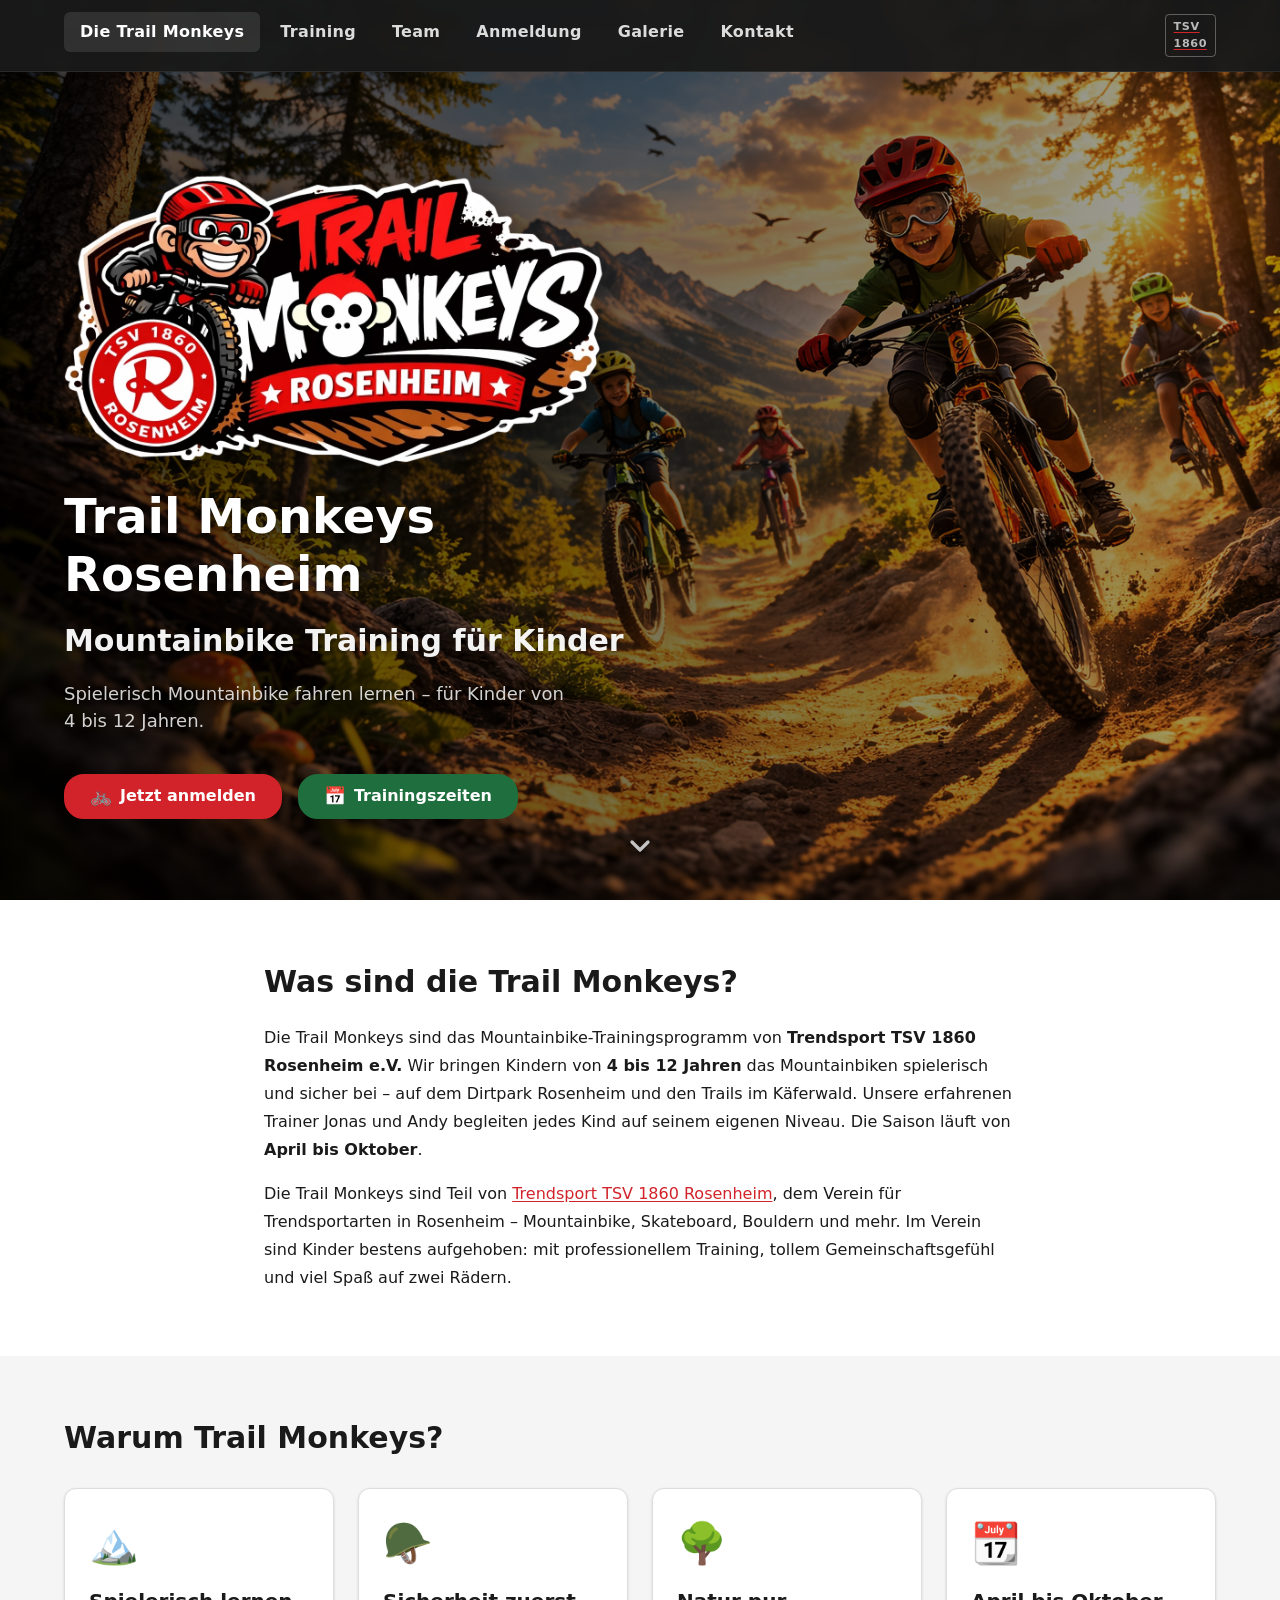
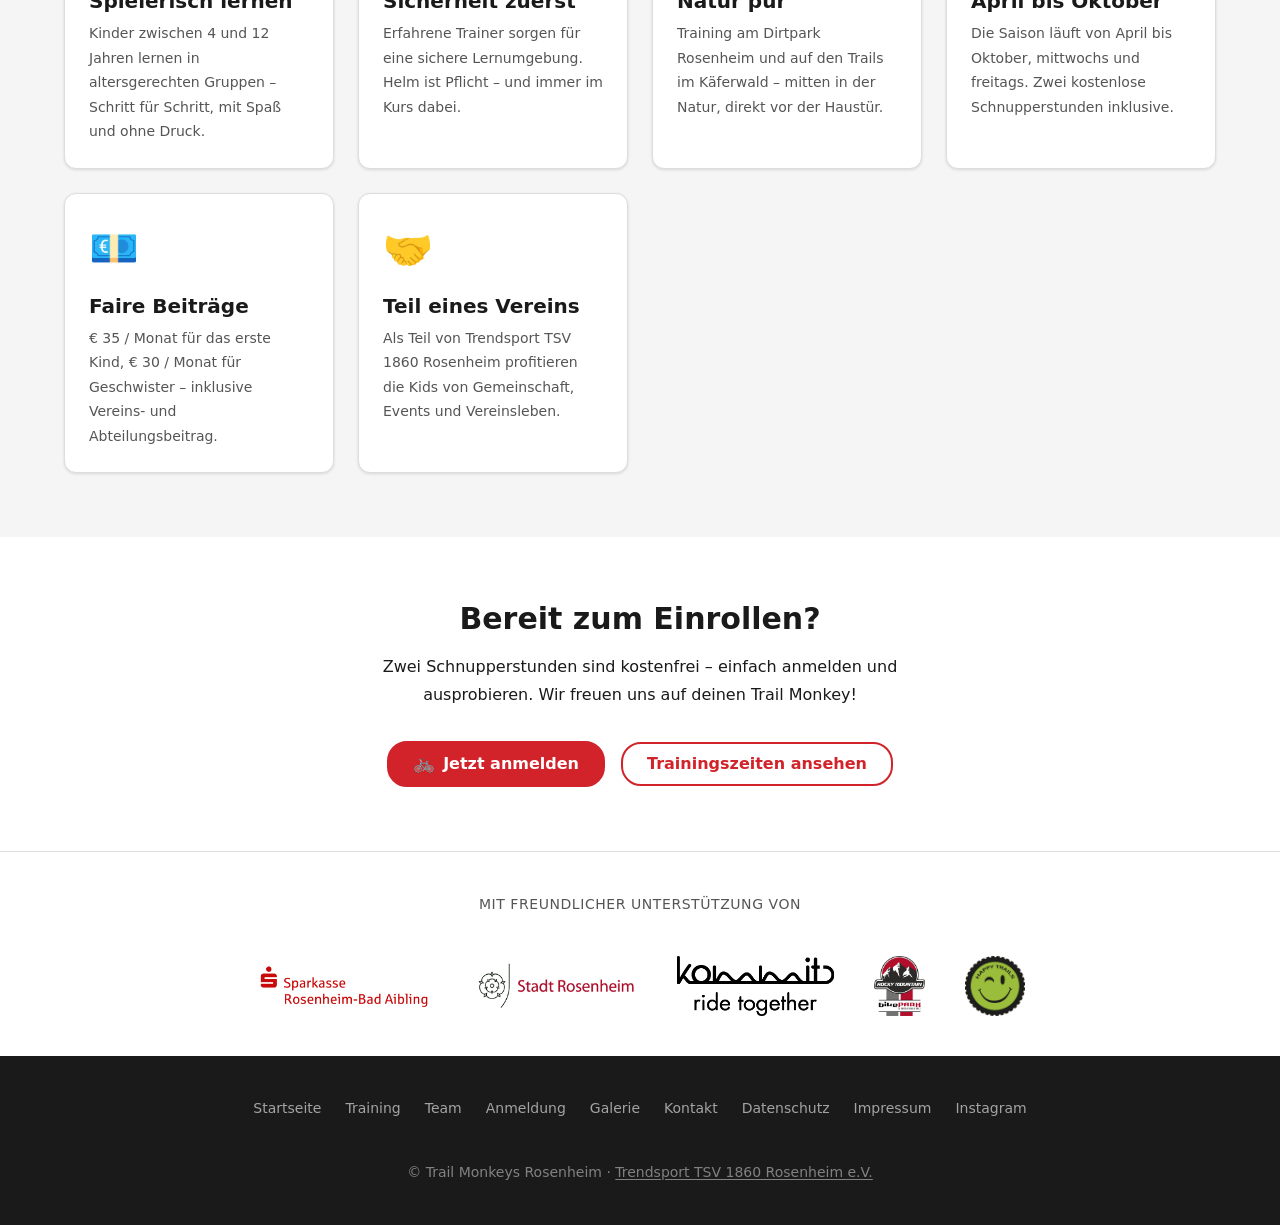
==== index.html @ bec4239a "Add trainer photos, update team page, real training times and form - Team page: add group photo, rep" ====
<!DOCTYPE html>
<html lang="de">
<head>
  <meta charset="UTF-8">
  <meta name="viewport" content="width=device-width, initial-scale=1.0">
  <title>Trail Monkeys Rosenheim – Mountainbike Training für Kinder</title>
  <meta name="description" content="Spielerisch Mountainbike fahren lernen – für Kinder von 4 bis 12 Jahren. Trail Monkeys Rosenheim beim TSV 1860 Rosenheim.">
  <meta name="robots" content="index, follow">

  <!-- Open Graph -->
  <meta property="og:type" content="website">
  <meta property="og:title" content="Trail Monkeys Rosenheim – Mountainbike Training für Kinder">
  <meta property="og:description" content="Spielerisch Mountainbike fahren lernen – für Kinder von 4 bis 12 Jahren.">
  <meta property="og:locale" content="de_DE">

  <!-- Styles (loaded in dependency order) -->
  <link rel="stylesheet" href="assets/css/design-tokens.css">
  <link rel="stylesheet" href="assets/css/base.css">
  <link rel="stylesheet" href="assets/css/layout.css">
  <link rel="stylesheet" href="assets/css/components.css">

  <!-- Structured data (JSON-LD) -->
  <script type="application/ld+json">
  {
    "@context": "https://schema.org",
    "@type": "SportsOrganization",
    "name": "Trail Monkeys Rosenheim",
    "description": "Mountainbike Training für Kinder von 4 bis 12 Jahren in Rosenheim",
    "url": "https://trail-monkeys-rosenheim.de",
    "logo": "assets/img/trail-monkeys-logo-transparent.webp",
    "sameAs": ["https://www.instagram.com/trailmonkeys.rosenheim"],
    "parentOrganization": {
      "@type": "SportsOrganization",
      "name": "Trendsport TSV 1860 Rosenheim e.V.",
      "telephone": "+498031 12639",
      "address": {
        "@type": "PostalAddress",
        "streetAddress": "Jahnstraße 25",
        "addressLocality": "Rosenheim",
        "postalCode": "83022",
        "addressCountry": "DE"
      }
    },
    "location": {
      "@type": "Place",
      "name": "Dirtpark Rosenheim",
      "address": {
        "@type": "PostalAddress",
        "streetAddress": "Lortzingstraße 15",
        "addressLocality": "Rosenheim",
        "postalCode": "83024",
        "addressCountry": "DE"
      }
    }
  }
  </script>
</head>
<body>

  <!-- Skip navigation link for screen readers -->
  <a class="skip-link" href="#main-content">Zum Hauptinhalt springen</a>

  <!-- Hamburger toggle (CSS-only, must precede header) -->
  <input type="checkbox" id="nav-toggle" aria-hidden="true">

  <!-- ====== HEADER / NAV ====== -->
  <header class="site-header" role="banner">
    <nav class="nav-inner" aria-label="Hauptnavigation">
      <ul class="nav-links" role="list">
        <li><a href="index.html" aria-current="page">Die Trail Monkeys</a></li>
        <li><a href="pages/training.html">Training</a></li>
        <li><a href="pages/team.html">Team</a></li>
        <li><a href="pages/anmeldung.html">Anmeldung</a></li>
        <li><a href="pages/galerie.html">Galerie</a></li>
        <li><a href="pages/kontakt.html">Kontakt</a></li>
      </ul>

      <!-- TSV logo badge -->
      <a class="nav-tsv-badge" href="https://tsv1860rosenheim.de/" target="_blank" rel="noopener"
         aria-label="TSV 1860 Rosenheim e.V. (öffnet in neuem Tab)">
        <span style="color: rgba(255,255,255,0.7); font-size: 0.7rem; font-weight: 700; letter-spacing: 0.05em; border: 1px solid rgba(255,255,255,0.3); padding: 4px 8px; border-radius: 4px;">TSV<br>1860</span>
      </a>

      <!-- Mobile hamburger button -->
      <label class="nav-toggle-label" for="nav-toggle" aria-label="Menü öffnen/schließen">
        <span></span>
        <span></span>
        <span></span>
      </label>
    </nav>
  </header>

  <!-- ====== HERO ====== -->
  <section class="hero" aria-label="Willkommen bei den Trail Monkeys">

    <div class="hero-bg" aria-hidden="true">
      <img src="assets/img/hero.png" alt="">
    </div>

    <div class="hero-content">
      <div class="hero-logo">
        <img src="assets/img/trail-monkeys-logo-transparent.webp"
             alt="Trail Monkeys Rosenheim"
             width="400" height="400">
      </div>
      <h1>Trail Monkeys Rosenheim</h1>
      <p class="hero-subtitle">Mountainbike Training für Kinder</p>
      <p class="hero-tagline">Spielerisch Mountainbike fahren lernen – für Kinder von 4 bis 12 Jahren.</p>

      <div class="hero-ctas">
        <a href="pages/anmeldung.html" class="btn btn-primary">
          <span class="btn-icon" aria-hidden="true">🚲</span>
          Jetzt anmelden
        </a>
        <a href="pages/training.html" class="btn btn-secondary">
          <span class="btn-icon" aria-hidden="true">📅</span>
          Trainingszeiten
        </a>
      </div>
    </div>

    <!-- Scroll indicator -->
    <a class="scroll-indicator" href="#main-content" aria-label="Nach unten scrollen">
      <svg xmlns="http://www.w3.org/2000/svg" viewBox="0 0 24 24" fill="none"
           stroke="currentColor" stroke-width="2.5" stroke-linecap="round" stroke-linejoin="round"
           aria-hidden="true">
        <polyline points="6 9 12 15 18 9"/>
      </svg>
    </a>

  </section>

  <!-- ====== MAIN ====== -->
  <main id="main-content">

    <!-- Was sind die Trail Monkeys? -->
    <section class="section section-intro" aria-labelledby="intro-heading">
      <div class="container">
        <h2 id="intro-heading">Was sind die Trail Monkeys?</h2>

        <p>
          Die Trail Monkeys sind das Mountainbike-Trainingsprogramm von
          <strong>Trendsport TSV 1860 Rosenheim e.V.</strong> Wir bringen Kindern von
          <strong>4 bis 12 Jahren</strong> das Mountainbiken spielerisch und sicher bei –
          auf dem Dirtpark Rosenheim und den Trails im Käferwald. Unsere erfahrenen Trainer
          Jonas und Andy begleiten jedes Kind auf seinem eigenen Niveau.
          Die Saison läuft von <strong>April bis Oktober</strong>.
        </p>

        <p>
          Die Trail Monkeys sind Teil von <a href="https://www.trendsport-rosenheim.de" target="_blank" rel="noopener">Trendsport TSV 1860 Rosenheim</a>,
          dem Verein für Trendsportarten in Rosenheim – Mountainbike, Skateboard, Bouldern und mehr.
          Im Verein sind Kinder bestens aufgehoben: mit professionellem Training, tollem
          Gemeinschaftsgefühl und viel Spaß auf zwei Rädern.
        </p>
      </div>
    </section>

    <!-- Feature highlights -->
    <section class="section section--alt" aria-labelledby="highlights-heading">
      <div class="container">
        <h2 id="highlights-heading">Warum Trail Monkeys?</h2>

        <div class="cards-grid">
          <article class="card">
            <div class="card-icon" aria-hidden="true">🏔️</div>
            <h3>Spielerisch lernen</h3>
            <p>Kinder zwischen 4 und 12 Jahren lernen in altersgerechten Gruppen – Schritt für Schritt, mit Spaß und ohne Druck.</p>
          </article>

          <article class="card">
            <div class="card-icon" aria-hidden="true">🪖</div>
            <h3>Sicherheit zuerst</h3>
            <p>Erfahrene Trainer sorgen für eine sichere Lernumgebung. Helm ist Pflicht – und immer im Kurs dabei.</p>
          </article>

          <article class="card">
            <div class="card-icon" aria-hidden="true">🌳</div>
            <h3>Natur pur</h3>
            <p>Training am Dirtpark Rosenheim und auf den Trails im Käferwald – mitten in der Natur, direkt vor der Haustür.</p>
          </article>

          <article class="card">
            <div class="card-icon" aria-hidden="true">📆</div>
            <h3>April bis Oktober</h3>
            <p>Die Saison läuft von April bis Oktober, mittwochs und freitags. Zwei kostenlose Schnupperstunden inklusive.</p>
          </article>

          <article class="card">
            <div class="card-icon" aria-hidden="true">💶</div>
            <h3>Faire Beiträge</h3>
            <p>€ 35 / Monat für das erste Kind, € 30 / Monat für Geschwister – inklusive Vereins- und Abteilungsbeitrag.</p>
          </article>

          <article class="card">
            <div class="card-icon" aria-hidden="true">🤝</div>
            <h3>Teil eines Vereins</h3>
            <p>Als Teil von Trendsport TSV 1860 Rosenheim profitieren die Kids von Gemeinschaft, Events und Vereinsleben.</p>
          </article>
        </div>
      </div>
    </section>

    <!-- CTA banner -->
    <section class="section" aria-label="Anmeldung">
      <div class="container" style="text-align: center;">
        <h2>Bereit zum Einrollen?</h2>
        <p style="max-width: 560px; margin: var(--space-4) auto var(--space-8);">
          Zwei Schnupperstunden sind kostenfrei – einfach anmelden und ausprobieren.
          Wir freuen uns auf deinen Trail Monkey!
        </p>
        <div class="hero-ctas" style="justify-content: center;">
          <a href="pages/anmeldung.html" class="btn btn-primary">
            <span class="btn-icon" aria-hidden="true">🚲</span>
            Jetzt anmelden
          </a>
          <a href="pages/training.html" class="btn btn-outline">
            Trainingszeiten ansehen
          </a>
        </div>
      </div>
    </section>

  </main>

  <!-- ====== SUPPORTERS BAR ====== -->
  <section class="supporters-bar" aria-label="Unsere Unterstützer">
    <div class="container">
      <p class="supporters-label">Mit freundlicher Unterstützung von</p>
      <div class="supporters-grid">
        <a class="supporter-item" href="https://www.sparkasse-ros.de" target="_blank" rel="noopener"
           aria-label="Sparkasse Rosenheim-Bad Aibling">
          <img src="assets/img/sparkasse.png" alt="Sparkasse Rosenheim-Bad Aibling">
        </a>
        <a class="supporter-item" href="https://www.rosenheim.de" target="_blank" rel="noopener"
           aria-label="Stadt Rosenheim">
          <img src="assets/img/stadt-rosenheim.png" alt="Stadt Rosenheim">
        </a>
        <a class="supporter-item" href="https://www.kommit.bike" target="_blank" rel="noopener"
           aria-label="Kommit – ride together">
          <img src="assets/img/kommit.png" alt="Kommit – ride together">
        </a>
        <a class="supporter-item" href="https://www.bikepark-samerberg.de" target="_blank" rel="noopener"
           aria-label="Bikepark Samerberg">
          <img src="assets/img/bikepark-samerberg.jpg" alt="Bikepark Samerberg">
        </a>
        <a class="supporter-item" href="#" target="_blank" rel="noopener"
           aria-label="Happy Trails">
          <img src="assets/img/happy-trails.png" alt="Happy Trails">
        </a>
      </div>
    </div>
  </section>

  <!-- ====== FOOTER ====== -->
  <footer class="site-footer" role="contentinfo">
    <div class="container">
      <nav aria-label="Footer Navigation">
        <ul class="footer-links">
          <li><a href="index.html">Startseite</a></li>
          <li><a href="pages/training.html">Training</a></li>
          <li><a href="pages/team.html">Team</a></li>
          <li><a href="pages/anmeldung.html">Anmeldung</a></li>
          <li><a href="pages/galerie.html">Galerie</a></li>
          <li><a href="pages/kontakt.html">Kontakt</a></li>
          <li><a href="#" title="TODO: Datenschutzerklärung einfügen">Datenschutz</a></li>
          <li><a href="#" title="TODO: Impressum einfügen">Impressum</a></li>
          <li>
            <a href="https://www.instagram.com/trailmonkeys.rosenheim"
               target="_blank" rel="noopener"
               aria-label="Instagram @trailmonkeys.rosenheim (öffnet in neuem Tab)">
              Instagram
            </a>
          </li>
        </ul>
      </nav>
      <p class="footer-copy">
        &copy; Trail Monkeys Rosenheim &middot;
        <a href="https://www.trendsport-rosenheim.de" target="_blank" rel="noopener"
           style="color: rgba(255,255,255,0.45);">Trendsport TSV 1860 Rosenheim e.V.</a>
      </p>
    </div>
  </footer>

</body>
</html>
---- assets/css/design-tokens.css ----
/* ============================================================
   design-tokens.css — Trail Monkeys Rosenheim
   Central design tokens. Import this file first.
   ============================================================ */

:root {
  /* --- Colors --- */
  --color-primary:        #D2232A;          /* TSV red — primary CTAs */
  --color-primary-hover:  #b01e22;
  --color-secondary:      #1F6F3E;          /* trail green — secondary CTAs */
  --color-secondary-hover:#175e33;
  --color-dark:           #1a1a1a;          /* nav, overlays */
  --color-dark-mid:       #2c2c2c;
  --color-light:          #f5f5f5;
  --color-white:          #ffffff;
  --color-text:           #1a1a1a;
  --color-text-muted:     #555555;
  --color-border:         #dddddd;
  --color-overlay:        rgba(0, 0, 0, 0.50); /* hero dark overlay */
  --color-hero-fallback:  #1a1a1a;          /* shown if hero image missing */

  /* --- Typography --- */
  /* TODO: replace system stack with licensed woff2 files in /assets/fonts/
     and update @font-face declarations in base.css */
  --font-heading: system-ui, -apple-system, 'Segoe UI', Arial, sans-serif;
  --font-body:    system-ui, -apple-system, 'Segoe UI', Arial, sans-serif;
  --font-mono:    'Menlo', 'Consolas', monospace;

  --text-xs:   0.75rem;
  --text-sm:   0.875rem;
  --text-base: 1rem;
  --text-lg:   1.125rem;
  --text-xl:   1.25rem;
  --text-2xl:  1.5rem;
  --text-3xl:  1.875rem;
  --text-4xl:  2.25rem;
  --text-5xl:  3rem;

  --fw-normal: 400;
  --fw-medium: 500;
  --fw-bold:   700;
  --fw-black:  900;

  --leading-tight:  1.2;
  --leading-normal: 1.5;
  --leading-loose:  1.75;

  /* --- Spacing --- */
  --space-1:  0.25rem;
  --space-2:  0.5rem;
  --space-3:  0.75rem;
  --space-4:  1rem;
  --space-5:  1.25rem;
  --space-6:  1.5rem;
  --space-8:  2rem;
  --space-10: 2.5rem;
  --space-12: 3rem;
  --space-16: 4rem;
  --space-20: 5rem;
  --space-24: 6rem;

  /* --- Layout --- */
  --max-width:       1200px;
  --nav-height:      72px;
  --section-padding: var(--space-16) var(--space-6);

  /* --- Borders --- */
  --radius-sm: 4px;
  --radius:    6px;
  --radius-lg: 12px;
  --radius-xl: 20px;

  /* --- Shadows --- */
  --shadow-sm: 0 1px 3px rgba(0,0,0,0.12);
  --shadow:    0 2px 8px rgba(0,0,0,0.15);
  --shadow-lg: 0 8px 24px rgba(0,0,0,0.18);

  /* --- Transitions --- */
  --transition: 150ms ease;
  --transition-slow: 300ms ease;
}
---- assets/css/base.css ----
/* ============================================================
   base.css — Trail Monkeys Rosenheim
   Reset, typography defaults, global element styles.
   ============================================================ */

/* --- Box model reset --- */
*, *::before, *::after {
  box-sizing: border-box;
  margin: 0;
  padding: 0;
}

/* --- Document --- */
html {
  font-size: 16px;
  scroll-behavior: smooth;
  -webkit-text-size-adjust: 100%;
}

body {
  font-family: var(--font-body);
  font-size: var(--text-base);
  font-weight: var(--fw-normal);
  line-height: var(--leading-normal);
  color: var(--color-text);
  background-color: var(--color-white);
  min-height: 100vh;
}

/* --- Skip link (accessibility) --- */
.skip-link {
  position: absolute;
  top: -100%;
  left: var(--space-4);
  background: var(--color-primary);
  color: var(--color-white);
  padding: var(--space-2) var(--space-4);
  border-radius: var(--radius);
  font-weight: var(--fw-bold);
  z-index: 9999;
  text-decoration: none;
  transition: top var(--transition);
}
.skip-link:focus {
  top: var(--space-2);
}

/* --- Headings --- */
h1, h2, h3, h4, h5, h6 {
  font-family: var(--font-heading);
  font-weight: var(--fw-bold);
  line-height: var(--leading-tight);
  color: var(--color-text);
}

h1 { font-size: var(--text-4xl); }
h2 { font-size: var(--text-3xl); }
h3 { font-size: var(--text-2xl); }
h4 { font-size: var(--text-xl); }
h5 { font-size: var(--text-lg); }
h6 { font-size: var(--text-base); }

/* --- Body text --- */
p {
  margin-bottom: var(--space-4);
  line-height: var(--leading-loose);
  color: var(--color-text);
}
p:last-child { margin-bottom: 0; }

/* --- Links --- */
a {
  color: var(--color-primary);
  text-decoration: underline;
  text-underline-offset: 2px;
  transition: color var(--transition);
}
a:hover { color: var(--color-primary-hover); }
a:focus-visible {
  outline: 3px solid var(--color-primary);
  outline-offset: 2px;
  border-radius: var(--radius-sm);
}

/* --- Lists --- */
ul, ol {
  padding-left: var(--space-6);
  margin-bottom: var(--space-4);
}
li { margin-bottom: var(--space-2); }

/* --- Images --- */
img, picture, video, canvas, svg {
  display: block;
  max-width: 100%;
}

/* --- Form elements --- */
input, button, textarea, select {
  font: inherit;
}

/* --- Tables --- */
table {
  border-collapse: collapse;
  width: 100%;
}

/* --- Horizontal rule --- */
hr {
  border: none;
  border-top: 1px solid var(--color-border);
  margin: var(--space-8) 0;
}

/* --- Focus ring (global, accessible) --- */
:focus-visible {
  outline: 3px solid var(--color-primary);
  outline-offset: 2px;
}

/* --- Utility: visually hidden (screen-reader only) --- */
.sr-only {
  position: absolute;
  width: 1px;
  height: 1px;
  padding: 0;
  margin: -1px;
  overflow: hidden;
  clip: rect(0, 0, 0, 0);
  white-space: nowrap;
  border: 0;
}

/* --- Responsive images --- */
.img-responsive {
  width: 100%;
  height: auto;
  object-fit: cover;
}

/* --- Section spacing --- */
.section {
  padding: var(--space-16) var(--space-6);
}
.section--alt {
  background-color: var(--color-light);
}

/* --- Container --- */
.container {
  max-width: var(--max-width);
  margin: 0 auto;
  padding: 0 var(--space-6);
}

/* ---- RESPONSIVE GLOBALS ---- */

/* Scale down section padding and headings on smaller screens */
@media (max-width: 768px) {
  .section {
    padding: var(--space-10) var(--space-4);
  }

  h1 { font-size: var(--text-3xl); }
  h2 { font-size: var(--text-2xl); }
  h3 { font-size: var(--text-xl); }

  .container {
    padding: 0 var(--space-4);
  }
}

@media (max-width: 480px) {
  .section {
    padding: var(--space-8) var(--space-4);
  }

  h1 { font-size: var(--text-2xl); }
  h2 { font-size: var(--text-xl); }
  h3 { font-size: var(--text-lg); }

  .container {
    padding: 0 var(--space-3);
  }
}
---- assets/css/layout.css ----
/* ============================================================
   layout.css — Trail Monkeys Rosenheim
   Header, nav, hero, main, footer, page grid.
   ============================================================ */

/* ---- HEADER / NAV ---- */

.site-header {
  position: fixed;
  top: 0;
  left: 0;
  right: 0;
  z-index: 100;
  height: var(--nav-height);
  background-color: rgba(26, 26, 26, 0.96);
  backdrop-filter: blur(6px);
  -webkit-backdrop-filter: blur(6px);
  border-bottom: 1px solid rgba(255,255,255,0.08);
}

@media (max-width: 768px) {
  :root { --nav-height: 80px; }
}

.nav-inner {
  max-width: var(--max-width);
  margin: 0 auto;
  padding: 0 var(--space-6);
  height: 100%;
  display: flex;
  align-items: center;
  justify-content: space-between;
  gap: var(--space-6);
}

/* Nav logo */
.nav-logo {
  display: flex;
  align-items: center;
  text-decoration: none;
  flex-shrink: 0;
}
.nav-logo img {
  height: 48px;
  width: auto;
}

/* Nav links */
.nav-links {
  display: flex;
  align-items: center;
  gap: var(--space-1);
  list-style: none;
  padding: 0;
  margin: 0;
}
.nav-links a {
  display: block;
  padding: var(--space-2) var(--space-4);
  color: rgba(255,255,255,0.85);
  text-decoration: none;
  font-size: var(--text-base);
  font-weight: var(--fw-bold);
  letter-spacing: 0.02em;
  border-radius: var(--radius);
  transition: color var(--transition), background-color var(--transition);
  white-space: nowrap;
}
.nav-links a:hover,
.nav-links a[aria-current="page"] {
  color: var(--color-white);
  background-color: rgba(255,255,255,0.1);
}
.nav-links a:focus-visible {
  outline: 2px solid var(--color-primary);
  outline-offset: 2px;
}

/* TSV badge */
.nav-tsv-badge {
  flex-shrink: 0;
  display: flex;
  align-items: center;
}
.nav-tsv-badge img {
  height: 40px;
  width: auto;
  opacity: 0.9;
}

/* --- Hamburger (CSS-only, no JS) --- */
.nav-toggle-label {
  display: none;
  cursor: pointer;
  flex-direction: column;
  gap: 5px;
  padding: var(--space-2);
}
.nav-toggle-label span {
  display: block;
  width: 24px;
  height: 2px;
  background-color: var(--color-white);
  border-radius: 2px;
  transition: transform var(--transition), opacity var(--transition);
}

#nav-toggle {
  display: none; /* hidden checkbox */
}

/* Mobile nav */
@media (max-width: 768px) {
  .nav-toggle-label {
    display: flex;
    order: 3;
  }

  .nav-links {
    display: none;
    position: absolute;
    top: var(--nav-height);
    left: 0;
    right: 0;
    flex-direction: column;
    align-items: stretch;
    background-color: rgba(26,26,26,0.98);
    padding: var(--space-4);
    gap: var(--space-1);
    border-bottom: 1px solid rgba(255,255,255,0.1);
  }
  #nav-toggle:checked ~ .site-header .nav-links {
    display: flex;
  }

  /* Animate hamburger to X when open */
  #nav-toggle:checked ~ .site-header .nav-toggle-label span:nth-child(1) {
    transform: translateY(7px) rotate(45deg);
  }
  #nav-toggle:checked ~ .site-header .nav-toggle-label span:nth-child(2) {
    opacity: 0;
  }
  #nav-toggle:checked ~ .site-header .nav-toggle-label span:nth-child(3) {
    transform: translateY(-7px) rotate(-45deg);
  }

  .nav-logo img { height: 40px; }
}


/* ---- HERO ---- */

.hero {
  position: relative;
  min-height: 100vh;
  min-height: 100dvh;
  display: flex;
  align-items: flex-start;
  background-color: var(--color-hero-fallback);
  overflow: hidden;
}

/* Hero background image via <picture> */
.hero-bg {
  position: absolute;
  inset: 0;
  z-index: 0;
}
.hero-bg img {
  width: 100%;
  height: 100%;
  object-fit: cover;
  object-position: center top;
}

/* Dark overlay — gradient darker on left where text lives */
.hero::after {
  content: '';
  position: absolute;
  inset: 0;
  background: linear-gradient(
    to right,
    rgba(0,0,0,0.72) 0%,
    rgba(0,0,0,0.55) 45%,
    rgba(0,0,0,0.35) 100%
  );
  z-index: 1;
}

.hero-content {
  position: relative;
  z-index: 2;
  max-width: var(--max-width);
  width: 100%;
  margin: 0 auto;
  padding: calc(var(--nav-height) + 100px) var(--space-6) var(--space-16);
}

.hero-logo {
  margin-bottom: var(--space-4);
}
.hero-logo img {
  height: 300px;
  width: auto;
  filter: drop-shadow(0 4px 20px rgba(0,0,0,0.6));
}

.hero h1 {
  font-size: clamp(var(--text-3xl), 5vw, var(--text-5xl));
  font-weight: var(--fw-black);
  color: var(--color-white);
  text-shadow: 0 2px 8px rgba(0,0,0,0.6);
  margin-bottom: var(--space-3);
  max-width: 680px;
}

.hero-subtitle {
  font-size: clamp(var(--text-xl), 2.5vw, var(--text-3xl));
  font-weight: var(--fw-bold);
  color: rgba(255,255,255,0.95);
  text-shadow: 0 2px 6px rgba(0,0,0,0.5);
  margin-bottom: var(--space-3);
  max-width: 580px;
}

.hero-tagline {
  font-size: clamp(var(--text-base), 1.5vw, var(--text-lg));
  color: rgba(255,255,255,0.82);
  text-shadow: 0 1px 4px rgba(0,0,0,0.5);
  margin-bottom: var(--space-10);
  max-width: 500px;
  line-height: var(--leading-normal);
}

.hero-ctas {
  display: flex;
  flex-wrap: wrap;
  gap: var(--space-4);
  align-items: center;
}

/* Scroll indicator */
.scroll-indicator {
  position: absolute;
  bottom: var(--space-8);
  left: 50%;
  transform: translateX(-50%);
  z-index: 3;
  display: flex;
  align-items: center;
  justify-content: center;
  width: 44px;
  height: 44px;
  color: rgba(255,255,255,0.75);
  text-decoration: none;
  animation: scroll-bounce 2s ease-in-out infinite;
  transition: color var(--transition);
}
.scroll-indicator:hover {
  color: var(--color-white);
}
.scroll-indicator svg {
  width: 32px;
  height: 32px;
}
@keyframes scroll-bounce {
  0%, 100% { transform: translateX(-50%) translateY(0); }
  50%       { transform: translateX(-50%) translateY(8px); }
}

@media (max-width: 480px) {
  .hero-logo img { height: 200px; }
  .hero-ctas { flex-direction: column; align-items: flex-start; }
}


/* ---- MAIN CONTENT ---- */

main {
  padding-top: 0; /* hero is full viewport, main starts after */
}

/* Page hero (non-index pages) */
.page-hero {
  padding: calc(var(--nav-height) + var(--space-12)) var(--space-6) var(--space-10);
  background: linear-gradient(135deg, var(--color-dark) 0%, var(--color-dark-mid) 100%);
  color: var(--color-white);
  text-align: center;
}
.page-hero h1 {
  color: var(--color-white);
  font-size: clamp(var(--text-2xl), 4vw, var(--text-4xl));
}
.page-hero p {
  color: rgba(255,255,255,0.8);
  max-width: 600px;
  margin: var(--space-3) auto 0;
  font-size: clamp(var(--text-sm), 2vw, var(--text-base));
}

@media (max-width: 480px) {
  .page-hero {
    padding: calc(var(--nav-height) + var(--space-8)) var(--space-4) var(--space-8);
  }
}


/* ---- SECTIONS ---- */

.section-intro {
  padding: var(--space-16) var(--space-6);
}
.section-intro .container {
  max-width: 800px;
}
.section-intro h2 {
  margin-bottom: var(--space-6);
  font-size: clamp(var(--text-2xl), 3vw, var(--text-3xl));
}

/* Feature cards grid */
.cards-grid {
  display: grid;
  grid-template-columns: repeat(auto-fit, minmax(min(260px, 100%), 1fr));
  gap: var(--space-6);
  margin-top: var(--space-8);
}

/* Info columns (training groups) */
.info-cols {
  display: grid;
  grid-template-columns: repeat(auto-fit, minmax(min(280px, 100%), 1fr));
  gap: var(--space-8);
  margin-top: var(--space-8);
}


/* ---- SUPPORTERS BAR ---- */

.supporters-bar {
  background-color: var(--color-white);
  border-top: 1px solid var(--color-border);
  padding: var(--space-10) var(--space-6);
  text-align: center;
}
.supporters-bar .container {
  display: flex;
  flex-direction: column;
  align-items: center;
  gap: var(--space-6);
}
.supporters-label {
  font-size: var(--text-sm);
  font-weight: var(--fw-medium);
  color: var(--color-text-muted);
  letter-spacing: 0.04em;
  text-transform: uppercase;
}
.supporters-grid {
  display: flex;
  flex-wrap: wrap;
  justify-content: center;
  align-items: center;
  gap: var(--space-8) var(--space-10);
}
.supporter-item {
  display: flex;
  align-items: center;
  justify-content: center;
  text-decoration: none;
  transition: opacity var(--transition);
}
.supporter-item:hover {
  opacity: 0.75;
}
.supporter-item img {
  /* TODO: replace placeholder spans with real logos once available */
  max-height: 60px;
  max-width: 180px;
  width: auto;
  object-fit: contain;
  filter: grayscale(20%);
  transition: filter var(--transition);
}
.supporter-item:hover img {
  filter: grayscale(0%);
}
/* Text-only placeholder styling (used until real logos are added) */
.supporter-name {
  font-size: var(--text-sm);
  font-weight: var(--fw-bold);
  color: var(--color-text-muted);
  white-space: nowrap;
  padding: var(--space-2) var(--space-4);
  border: 1px solid var(--color-border);
  border-radius: var(--radius);
}

@media (max-width: 600px) {
  .supporters-grid {
    gap: var(--space-5) var(--space-6);
  }
  .supporter-item img {
    max-height: 44px;
    max-width: 140px;
  }
}


/* ---- FOOTER ---- */

.site-footer {
  background-color: var(--color-dark);
  color: rgba(255,255,255,0.7);
  padding: var(--space-10) var(--space-6);
  text-align: center;
}
.site-footer .container {
  display: flex;
  flex-direction: column;
  align-items: center;
  gap: var(--space-4);
}
.footer-links {
  display: flex;
  flex-wrap: wrap;
  justify-content: center;
  gap: var(--space-2) var(--space-6);
  list-style: none;
  padding: 0;
}
.footer-links a {
  color: rgba(255,255,255,0.6);
  text-decoration: none;
  font-size: var(--text-sm);
  transition: color var(--transition);
}
.footer-links a:hover { color: var(--color-white); }
.footer-copy {
  font-size: var(--text-sm);
  color: rgba(255,255,255,0.45);
}
---- assets/css/components.css ----
/* ============================================================
   components.css — Trail Monkeys Rosenheim
   Buttons, cards, training info, lightbox, form, gallery.
   ============================================================ */

/* ---- BUTTONS ---- */

.btn {
  display: inline-flex;
  align-items: center;
  justify-content: center;
  gap: var(--space-2);
  padding: var(--space-3) var(--space-6);
  min-height: 44px; /* touch target */
  border: 2px solid transparent;
  border-radius: var(--radius-xl);
  font-family: var(--font-body);
  font-size: var(--text-base);
  font-weight: var(--fw-bold);
  line-height: 1;
  text-decoration: none;
  cursor: pointer;
  transition: background-color var(--transition), color var(--transition),
              border-color var(--transition), transform var(--transition),
              box-shadow var(--transition);
  white-space: nowrap;
  user-select: none;
  -webkit-tap-highlight-color: transparent;
}

@media (max-width: 480px) {
  .btn {
    width: 100%;
    justify-content: center;
  }
  /* Only expand to full width when inside a flex CTA row */
  .hero-ctas .btn,
  .section .btn:not(.btn-outline + .btn-outline) {
    width: auto;
  }
}

.btn:focus-visible {
  outline: 3px solid var(--color-white);
  outline-offset: 3px;
}

.btn:active {
  transform: translateY(1px);
}

/* Primary: TSV red */
.btn-primary {
  background-color: var(--color-primary);
  color: var(--color-white);
  border-color: var(--color-primary);
}
.btn-primary:hover {
  background-color: var(--color-primary-hover);
  border-color: var(--color-primary-hover);
  color: var(--color-white);
  box-shadow: var(--shadow);
  text-decoration: none;
}

/* Secondary: trail green */
.btn-secondary {
  background-color: var(--color-secondary);
  color: var(--color-white);
  border-color: var(--color-secondary);
}
.btn-secondary:hover {
  background-color: var(--color-secondary-hover);
  border-color: var(--color-secondary-hover);
  color: var(--color-white);
  box-shadow: var(--shadow);
  text-decoration: none;
}

/* Outline variant */
.btn-outline {
  background-color: transparent;
  color: var(--color-primary);
  border-color: var(--color-primary);
}
.btn-outline:hover {
  background-color: var(--color-primary);
  color: var(--color-white);
  text-decoration: none;
}

/* Button icon */
.btn-icon {
  font-size: 1.1em;
  line-height: 1;
}


/* ---- CARDS ---- */

.card {
  background: var(--color-white);
  border: 1px solid var(--color-border);
  border-radius: var(--radius-lg);
  padding: var(--space-6);
  box-shadow: var(--shadow-sm);
  transition: box-shadow var(--transition-slow), transform var(--transition-slow);
}
.card:hover {
  box-shadow: var(--shadow);
  transform: translateY(-2px);
}
.card-icon {
  font-size: 2.5rem;
  margin-bottom: var(--space-4);
}
.card h3 {
  font-size: var(--text-xl);
  margin-bottom: var(--space-2);
  color: var(--color-text);
}
.card p {
  font-size: var(--text-sm);
  color: var(--color-text-muted);
}


/* ---- TRAINING GROUP BLOCKS ---- */

.training-group {
  background: var(--color-white);
  border: 1px solid var(--color-border);
  border-radius: var(--radius-lg);
  overflow: hidden;
  box-shadow: var(--shadow-sm);
}
.training-group-header {
  background: var(--color-dark);
  color: var(--color-white);
  padding: var(--space-5) var(--space-6);
  display: flex;
  align-items: center;
  flex-wrap: wrap;
  gap: var(--space-3);
}
.training-group-header .group-label {
  display: inline-block;
  background: var(--color-primary);
  color: var(--color-white);
  font-size: var(--text-xs);
  font-weight: var(--fw-bold);
  letter-spacing: 0.08em;
  text-transform: uppercase;
  padding: var(--space-1) var(--space-3);
  border-radius: var(--radius-xl);
}
.training-group-header h3 {
  color: var(--color-white);
  font-size: var(--text-xl);
  margin: 0;
}
.training-group-body {
  padding: var(--space-6);
}
.training-detail-row {
  display: flex;
  gap: var(--space-3);
  align-items: flex-start;
  padding: var(--space-3) 0;
  border-bottom: 1px solid var(--color-border);
}
.training-detail-row:last-child { border-bottom: none; }
.training-detail-row .detail-icon {
  font-size: 1.2rem;
  min-width: 1.5rem;
  text-align: center;
  margin-top: 1px;
}
.training-detail-row .detail-label {
  font-size: var(--text-xs);
  font-weight: var(--fw-bold);
  text-transform: uppercase;
  letter-spacing: 0.06em;
  color: var(--color-text-muted);
  display: block;
  margin-bottom: var(--space-1);
}
.training-detail-row .detail-value {
  font-size: var(--text-base);
  color: var(--color-text);
  margin: 0;
}


/* ---- INFO BOX ---- */

.info-box {
  background: var(--color-light);
  border-left: 4px solid var(--color-secondary);
  border-radius: 0 var(--radius) var(--radius) 0;
  padding: var(--space-5) var(--space-6);
  margin: var(--space-6) 0;
}
.info-box h4 {
  font-size: var(--text-base);
  font-weight: var(--fw-bold);
  margin-bottom: var(--space-2);
  color: var(--color-secondary);
}
.info-box p, .info-box li {
  font-size: var(--text-sm);
  color: var(--color-text);
  margin: 0;
}
.info-box ul { margin: var(--space-2) 0 0 var(--space-4); }


/* ---- CONTACT BLOCK ---- */

.contact-block {
  display: flex;
  flex-direction: column;
  gap: var(--space-4);
}
.contact-item {
  display: flex;
  align-items: flex-start;
  gap: var(--space-4);
  padding: var(--space-5);
  background: var(--color-white);
  border: 1px solid var(--color-border);
  border-radius: var(--radius-lg);
  min-width: 0; /* prevent overflow in flex context */
}
.contact-item-text {
  min-width: 0;
  word-break: break-word;
}
.contact-item-icon {
  font-size: 1.5rem;
  min-width: 2rem;
  text-align: center;
}
.contact-item-text strong {
  display: block;
  font-weight: var(--fw-bold);
  margin-bottom: var(--space-1);
}
.contact-item-text p {
  font-size: var(--text-sm);
  color: var(--color-text-muted);
  margin: 0;
}
.contact-item-text a {
  font-size: var(--text-sm);
  color: var(--color-primary);
}


/* ---- GALLERY GRID ---- */

.gallery-grid {
  display: grid;
  grid-template-columns: repeat(3, 1fr);
  gap: var(--space-3);
}
@media (max-width: 900px) {
  .gallery-grid { grid-template-columns: repeat(2, 1fr); }
}
@media (max-width: 480px) {
  .gallery-grid { grid-template-columns: 1fr; }
}

.gallery-item {
  cursor: pointer;
  border-radius: var(--radius);
  overflow: hidden;
  aspect-ratio: 4/3;
  background: var(--color-light);
  border: 1px solid var(--color-border);
  transition: transform var(--transition-slow), box-shadow var(--transition-slow);
  position: relative;
}
.gallery-item:hover {
  transform: scale(1.02);
  box-shadow: var(--shadow-lg);
}
.gallery-item:focus-visible {
  outline: 3px solid var(--color-primary);
  outline-offset: 2px;
}
.gallery-item img {
  width: 100%;
  height: 100%;
  object-fit: cover;
}

/* Placeholder tile when no image present */
.gallery-placeholder {
  display: flex;
  flex-direction: column;
  align-items: center;
  justify-content: center;
  width: 100%;
  height: 100%;
  background: var(--color-light);
  color: var(--color-text-muted);
  font-size: var(--text-sm);
  gap: var(--space-2);
}
.gallery-placeholder span { font-size: 2rem; }


/* ---- LIGHTBOX ---- */

.lightbox-overlay {
  display: none;
  position: fixed;
  inset: 0;
  z-index: 1000;
  background: rgba(0,0,0,0.92);
  align-items: center;
  justify-content: center;
}
.lightbox-overlay.is-open {
  display: flex;
}

.lightbox-inner {
  position: relative;
  max-width: min(90vw, 1000px);
  max-height: 90vh;
  display: flex;
  flex-direction: column;
  align-items: center;
  gap: var(--space-4);
}

.lightbox-img {
  max-width: 100%;
  max-height: 80vh;
  object-fit: contain;
  border-radius: var(--radius);
  box-shadow: 0 8px 40px rgba(0,0,0,0.8);
}

.lightbox-caption {
  color: rgba(255,255,255,0.75);
  font-size: var(--text-sm);
  text-align: center;
}

.lightbox-close {
  position: absolute;
  top: calc(-1 * var(--space-12));
  right: 0;
  background: rgba(255,255,255,0.15);
  border: none;
  color: var(--color-white);
  font-size: 1.5rem;
  width: 44px;
  height: 44px;
  border-radius: 50%;
  cursor: pointer;
  display: flex;
  align-items: center;
  justify-content: center;
  transition: background-color var(--transition);
  line-height: 1;
  -webkit-tap-highlight-color: transparent;
}

@media (max-width: 600px) {
  .lightbox-inner {
    max-width: 96vw;
    gap: var(--space-3);
  }
  .lightbox-close {
    top: -var(--space-10);
    top: -2.5rem;
  }
  .lightbox-img {
    max-height: 65vh;
  }
  .lightbox-btn {
    padding: var(--space-2) var(--space-3);
    font-size: var(--text-base);
  }
}
.lightbox-close:hover { background: rgba(255,255,255,0.3); }
.lightbox-close:focus-visible {
  outline: 2px solid var(--color-white);
  outline-offset: 2px;
}

.lightbox-nav {
  display: flex;
  gap: var(--space-4);
  margin-top: var(--space-2);
}
.lightbox-btn {
  background: rgba(255,255,255,0.15);
  border: none;
  color: var(--color-white);
  font-size: 1.25rem;
  padding: var(--space-2) var(--space-5);
  border-radius: var(--radius-xl);
  cursor: pointer;
  transition: background-color var(--transition);
}
.lightbox-btn:hover { background: rgba(255,255,255,0.3); }
.lightbox-btn:focus-visible {
  outline: 2px solid var(--color-white);
  outline-offset: 2px;
}
.lightbox-counter {
  color: rgba(255,255,255,0.55);
  font-size: var(--text-sm);
  align-self: center;
}


/* ---- FORM / ANMELDUNG ---- */

.form-wrapper {
  background: var(--color-white);
  border: 1px solid var(--color-border);
  border-radius: var(--radius-lg);
  overflow: hidden;
  box-shadow: var(--shadow-sm);
}
.form-wrapper iframe {
  width: 100%;
  height: 800px;
  border: none;
  display: block;
}

@media (max-width: 600px) {
  .form-wrapper iframe {
    height: 600px;
  }
}
.form-fallback {
  padding: var(--space-4) var(--space-6);
  background: var(--color-light);
  border-top: 1px solid var(--color-border);
  font-size: var(--text-sm);
  color: var(--color-text-muted);
}
.form-fallback a {
  color: var(--color-primary);
  font-weight: var(--fw-medium);
}
.form-privacy-note {
  margin-top: var(--space-4);
  padding: var(--space-4);
  background: var(--color-light);
  border-radius: var(--radius);
  font-size: var(--text-sm);
  color: var(--color-text-muted);
  border: 1px solid var(--color-border);
}


/* ---- TRAINERS LIST ---- */

.trainers-list {
  display: flex;
  flex-wrap: wrap;
  gap: var(--space-4);
  margin-top: var(--space-6);
}
.trainer-card {
  flex: 1 1 220px;
  display: flex;
  align-items: center;
  gap: var(--space-4);
  padding: var(--space-4) var(--space-5);
  background: var(--color-white);
  border: 1px solid var(--color-border);
  border-radius: var(--radius-lg);
  box-shadow: var(--shadow-sm);
}
.trainer-avatar {
  width: 48px;
  height: 48px;
  border-radius: 50%;
  background: var(--color-primary);
  display: flex;
  align-items: center;
  justify-content: center;
  color: var(--color-white);
  font-size: 1.25rem;
  font-weight: var(--fw-bold);
  flex-shrink: 0;
}
.trainer-info strong {
  display: block;
  font-weight: var(--fw-bold);
  font-size: var(--text-base);
}
.trainer-info a {
  font-size: var(--text-sm);
  color: var(--color-primary);
}


/* ---- TODO BADGE (indicates placeholder content) ---- */

.todo-badge {
  display: inline-block;
  background: #fff3cd;
  color: #856404;
  border: 1px solid #ffc107;
  border-radius: var(--radius-sm);
  font-size: var(--text-xs);
  font-weight: var(--fw-bold);
  padding: 2px 6px;
  vertical-align: middle;
}
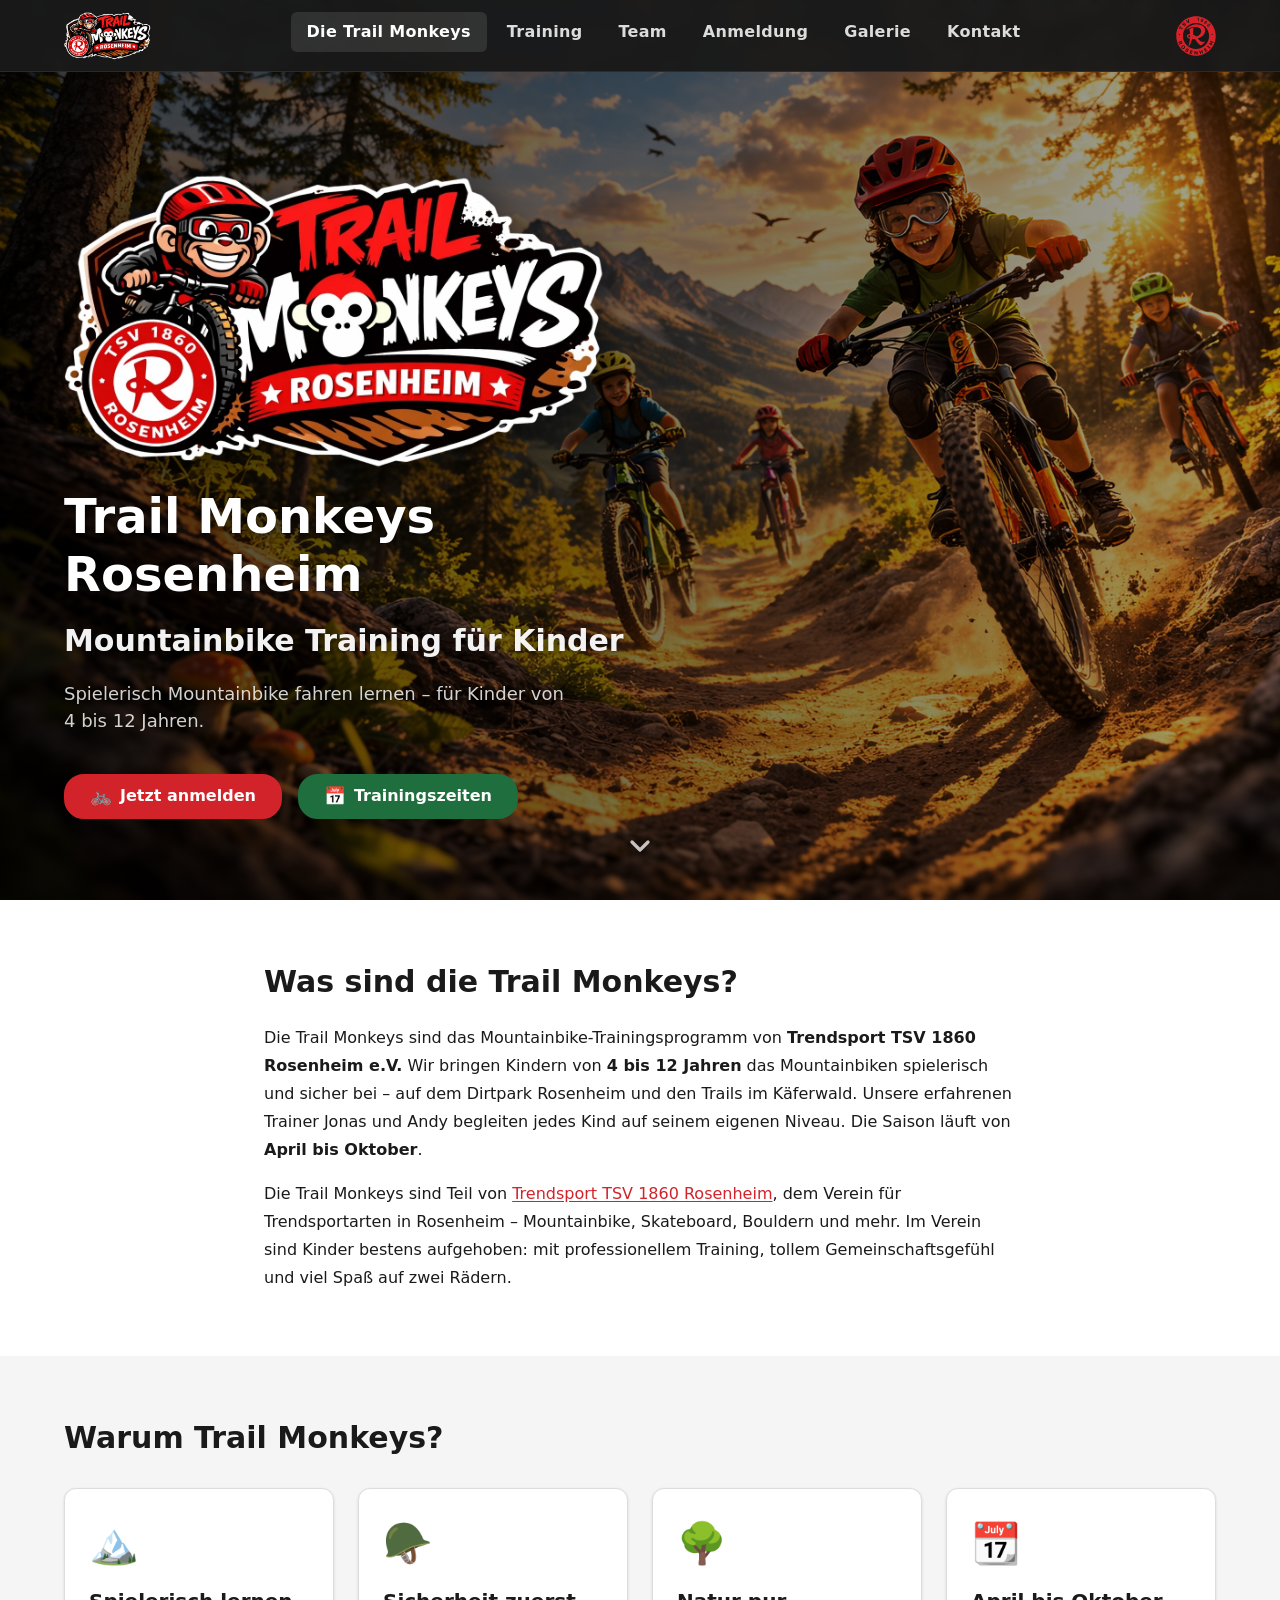
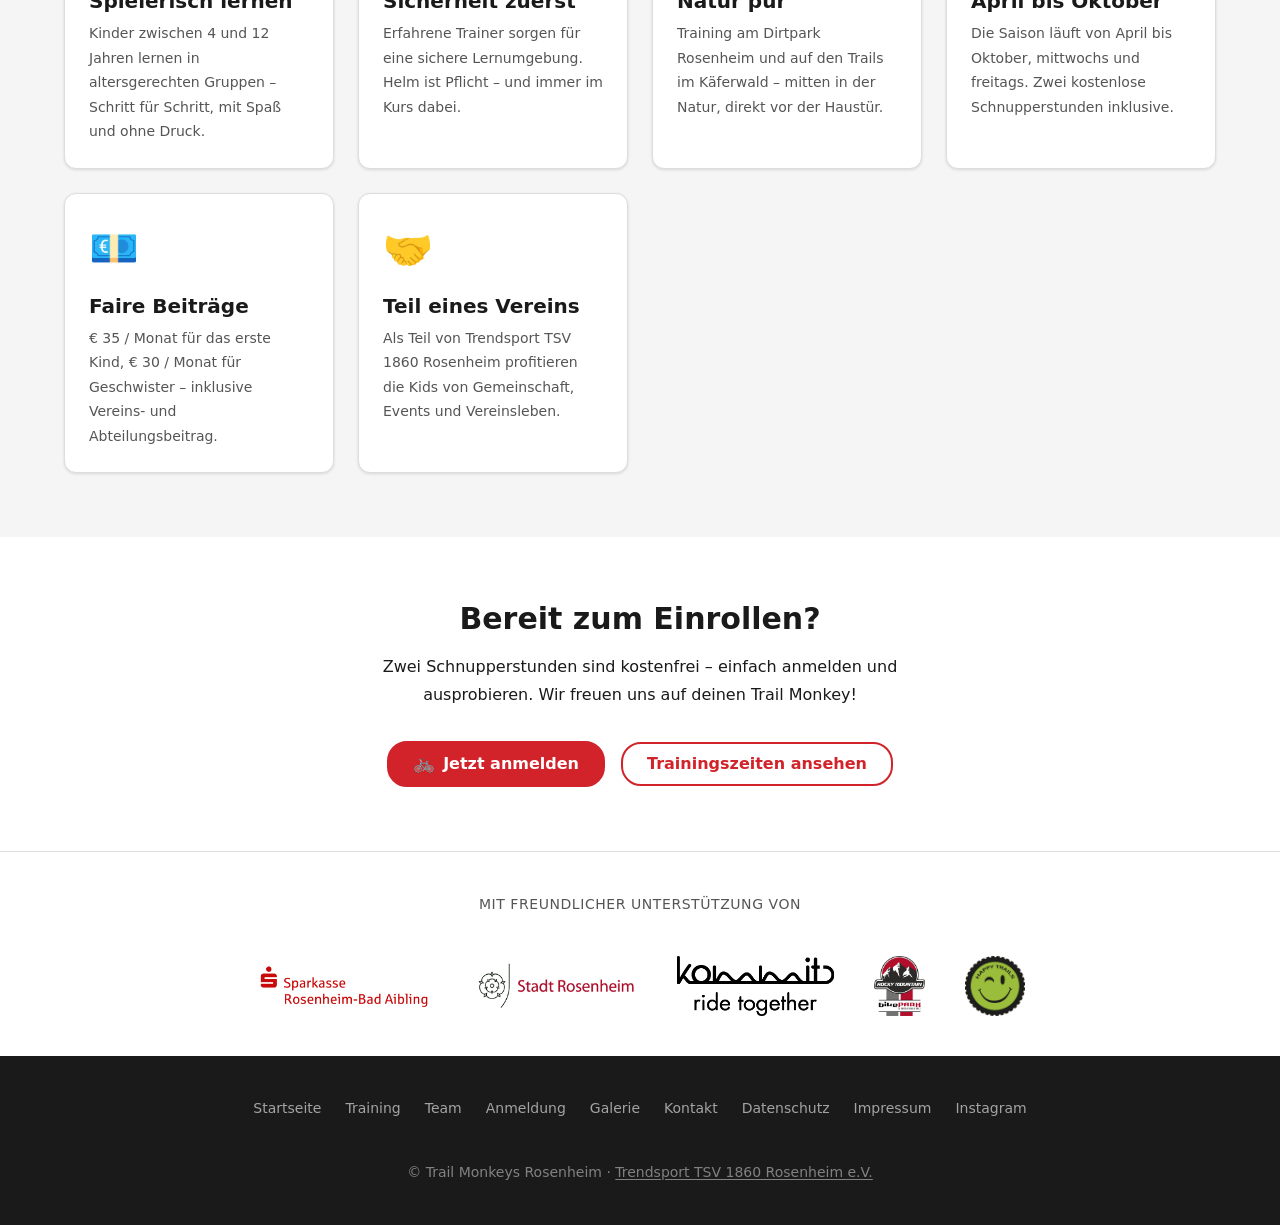
==== commit f41cc3d1: "Replace TSV text badge with logo, add nav logo to homepage - All pages: replace inline TSV text badg" ====
--- a/index.html
+++ b/index.html
@@ -66,6 +66,12 @@
   <!-- ====== HEADER / NAV ====== -->
   <header class="site-header" role="banner">
     <nav class="nav-inner" aria-label="Hauptnavigation">
+      <a class="nav-logo" href="index.html" aria-label="Trail Monkeys Rosenheim – Startseite">
+        <img src="assets/img/trail-monkeys-logo-transparent.webp"
+             alt="Trail Monkeys Rosenheim Logo"
+             width="48" height="48">
+      </a>
+
       <ul class="nav-links" role="list">
         <li><a href="index.html" aria-current="page">Die Trail Monkeys</a></li>
         <li><a href="pages/training.html">Training</a></li>
@@ -78,7 +84,7 @@
       <!-- TSV logo badge -->
       <a class="nav-tsv-badge" href="https://tsv1860rosenheim.de/" target="_blank" rel="noopener"
          aria-label="TSV 1860 Rosenheim e.V. (öffnet in neuem Tab)">
-        <span style="color: rgba(255,255,255,0.7); font-size: 0.7rem; font-weight: 700; letter-spacing: 0.05em; border: 1px solid rgba(255,255,255,0.3); padding: 4px 8px; border-radius: 4px;">TSV<br>1860</span>
+        <img src="assets/img/TSV_1860_Rosenheim_Logo.svg" alt="TSV 1860 Rosenheim" height="40">
       </a>
 
       <!-- Mobile hamburger button -->
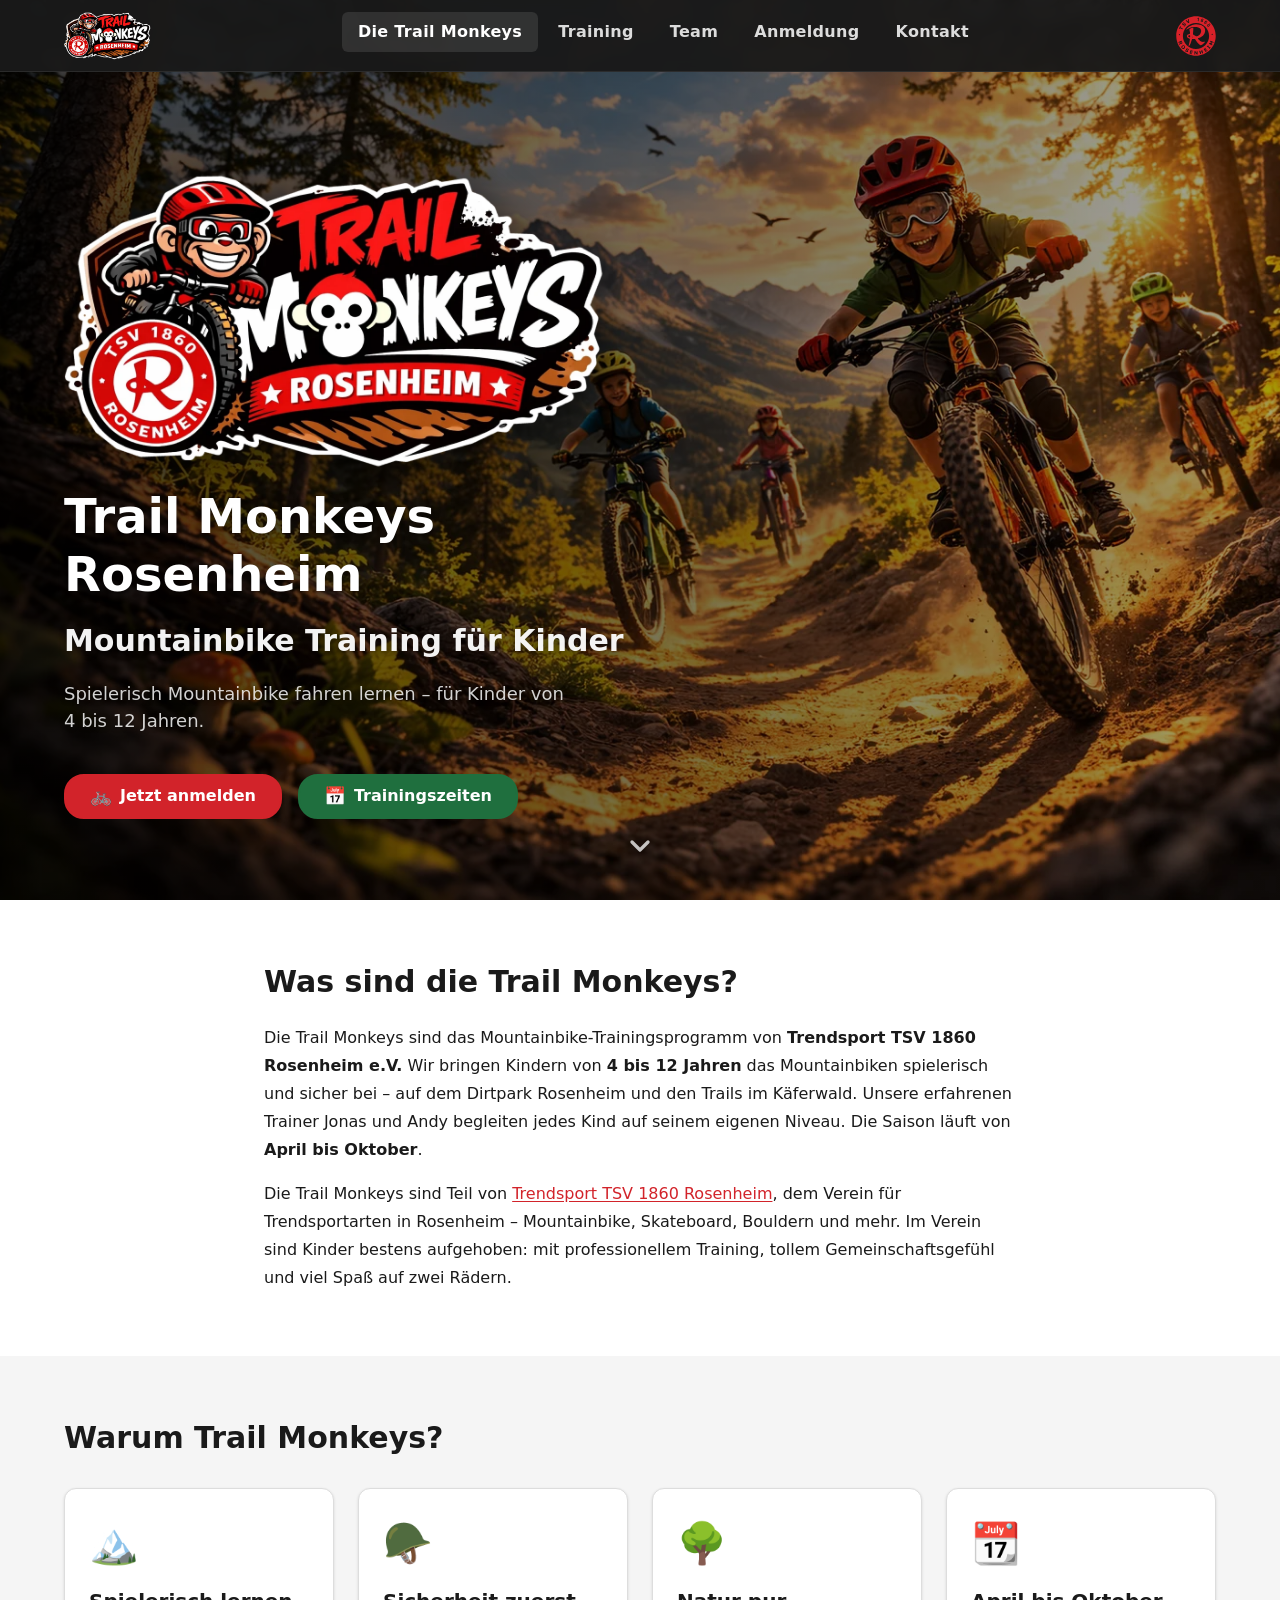
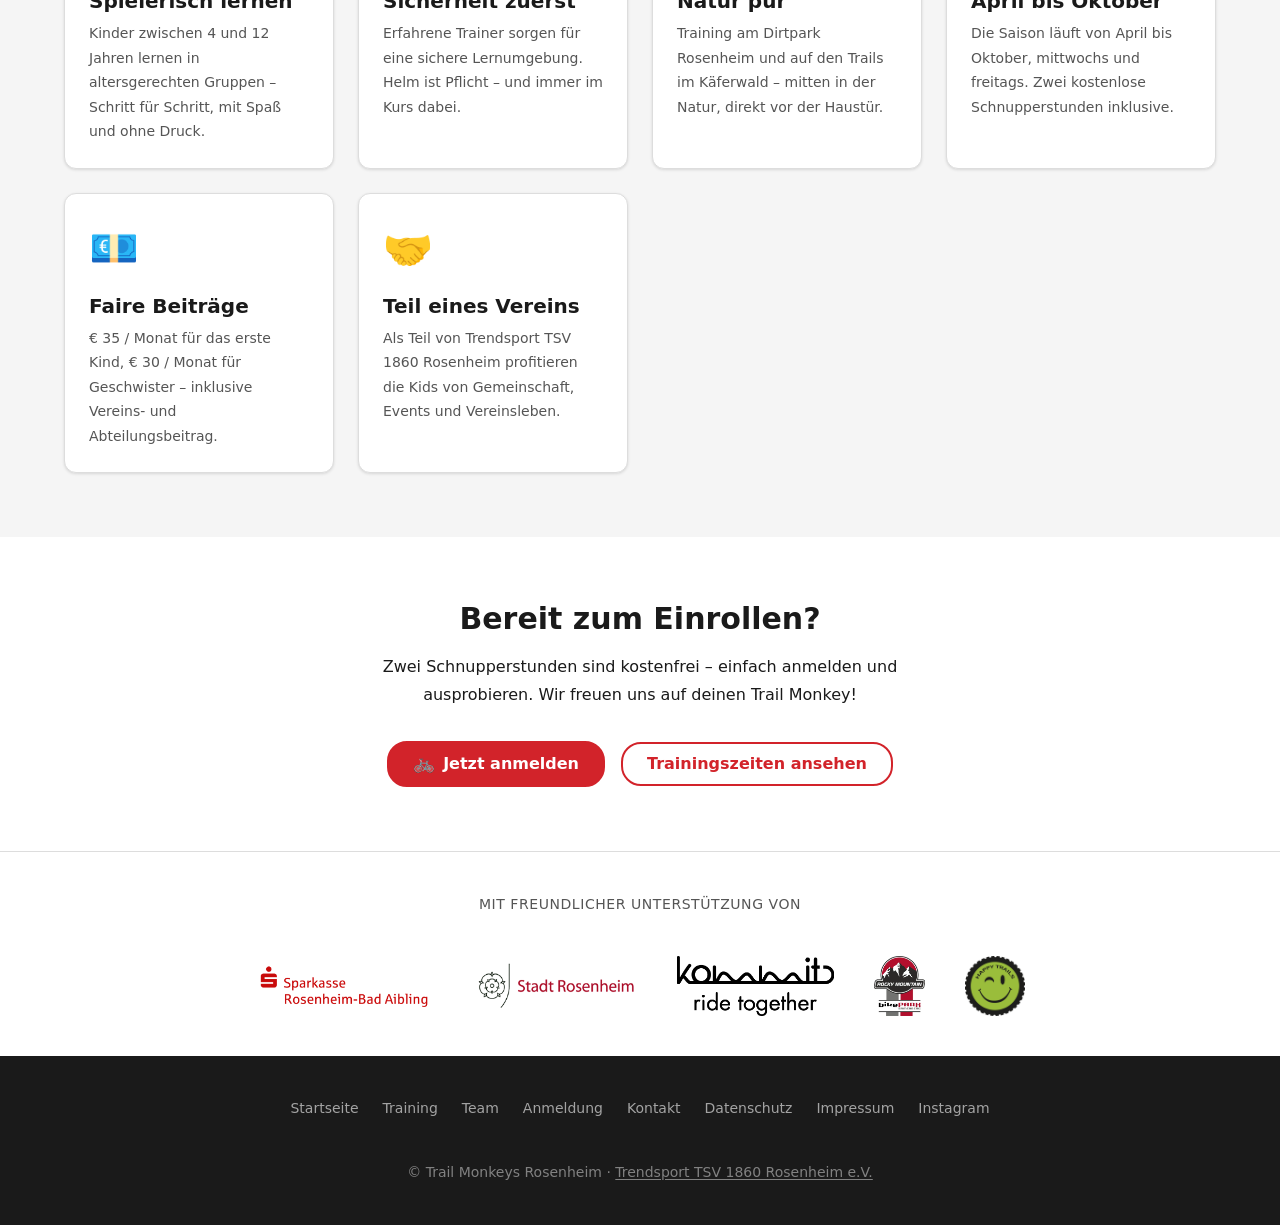
==== commit d0413ee2: "Optimize images to WebP, complete legal pages, fix mobile button width - Convert all photos and larg" ====
--- a/index.html
+++ b/index.html
@@ -77,7 +77,6 @@
         <li><a href="pages/training.html">Training</a></li>
         <li><a href="pages/team.html">Team</a></li>
         <li><a href="pages/anmeldung.html">Anmeldung</a></li>
-        <li><a href="pages/galerie.html">Galerie</a></li>
         <li><a href="pages/kontakt.html">Kontakt</a></li>
       </ul>
 
@@ -100,7 +99,7 @@
   <section class="hero" aria-label="Willkommen bei den Trail Monkeys">
 
     <div class="hero-bg" aria-hidden="true">
-      <img src="assets/img/hero.png" alt="">
+      <img src="assets/img/hero.webp" alt="">
     </div>
 
     <div class="hero-content">
@@ -236,7 +235,7 @@
       <div class="supporters-grid">
         <a class="supporter-item" href="https://www.sparkasse-ros.de" target="_blank" rel="noopener"
            aria-label="Sparkasse Rosenheim-Bad Aibling">
-          <img src="assets/img/sparkasse.png" alt="Sparkasse Rosenheim-Bad Aibling">
+          <img src="assets/img/sparkasse.webp" alt="Sparkasse Rosenheim-Bad Aibling">
         </a>
         <a class="supporter-item" href="https://www.rosenheim.de" target="_blank" rel="noopener"
            aria-label="Stadt Rosenheim">
@@ -248,7 +247,7 @@
         </a>
         <a class="supporter-item" href="https://www.bikepark-samerberg.de" target="_blank" rel="noopener"
            aria-label="Bikepark Samerberg">
-          <img src="assets/img/bikepark-samerberg.jpg" alt="Bikepark Samerberg">
+          <img src="assets/img/bikepark-samerberg.webp" alt="Bikepark Samerberg">
         </a>
         <a class="supporter-item" href="#" target="_blank" rel="noopener"
            aria-label="Happy Trails">
@@ -267,10 +266,9 @@
           <li><a href="pages/training.html">Training</a></li>
           <li><a href="pages/team.html">Team</a></li>
           <li><a href="pages/anmeldung.html">Anmeldung</a></li>
-          <li><a href="pages/galerie.html">Galerie</a></li>
-          <li><a href="pages/kontakt.html">Kontakt</a></li>
-          <li><a href="#" title="TODO: Datenschutzerklärung einfügen">Datenschutz</a></li>
-          <li><a href="#" title="TODO: Impressum einfügen">Impressum</a></li>
+            <li><a href="pages/kontakt.html">Kontakt</a></li>
+          <li><a href="pages/datenschutz.html">Datenschutz</a></li>
+          <li><a href="pages/impressum.html">Impressum</a></li>
           <li>
             <a href="https://www.instagram.com/trailmonkeys.rosenheim"
                target="_blank" rel="noopener"
--- a/assets/css/layout.css
+++ b/assets/css/layout.css
@@ -270,7 +270,7 @@
 
 @media (max-width: 480px) {
   .hero-logo img { height: 200px; }
-  .hero-ctas { flex-direction: column; align-items: flex-start; }
+  .hero-ctas { flex-direction: column; align-items: stretch; }
 }
 
 
--- a/assets/css/components.css
+++ b/assets/css/components.css
@@ -33,8 +33,7 @@
     width: 100%;
     justify-content: center;
   }
-  /* Only expand to full width when inside a flex CTA row */
-  .hero-ctas .btn,
+  /* Keep auto width for standalone buttons inside content sections */
   .section .btn:not(.btn-outline + .btn-outline) {
     width: auto;
   }
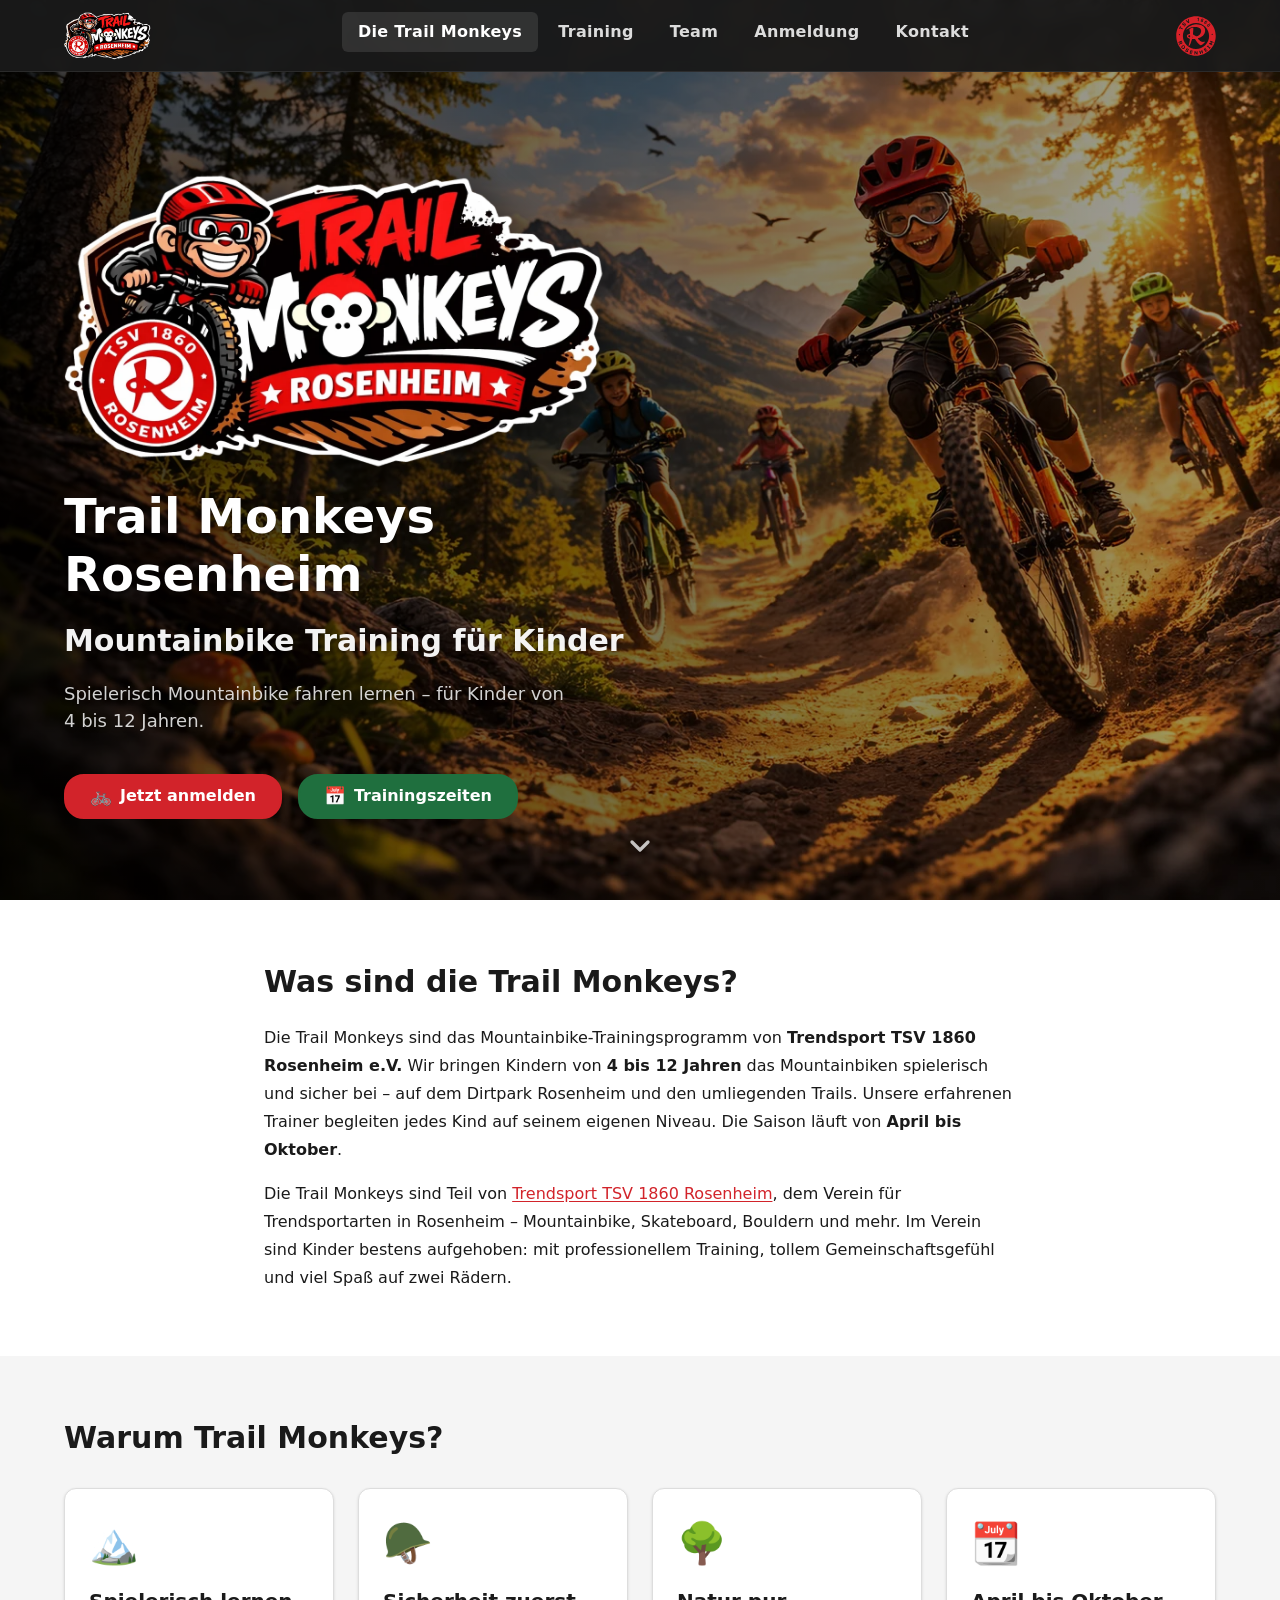
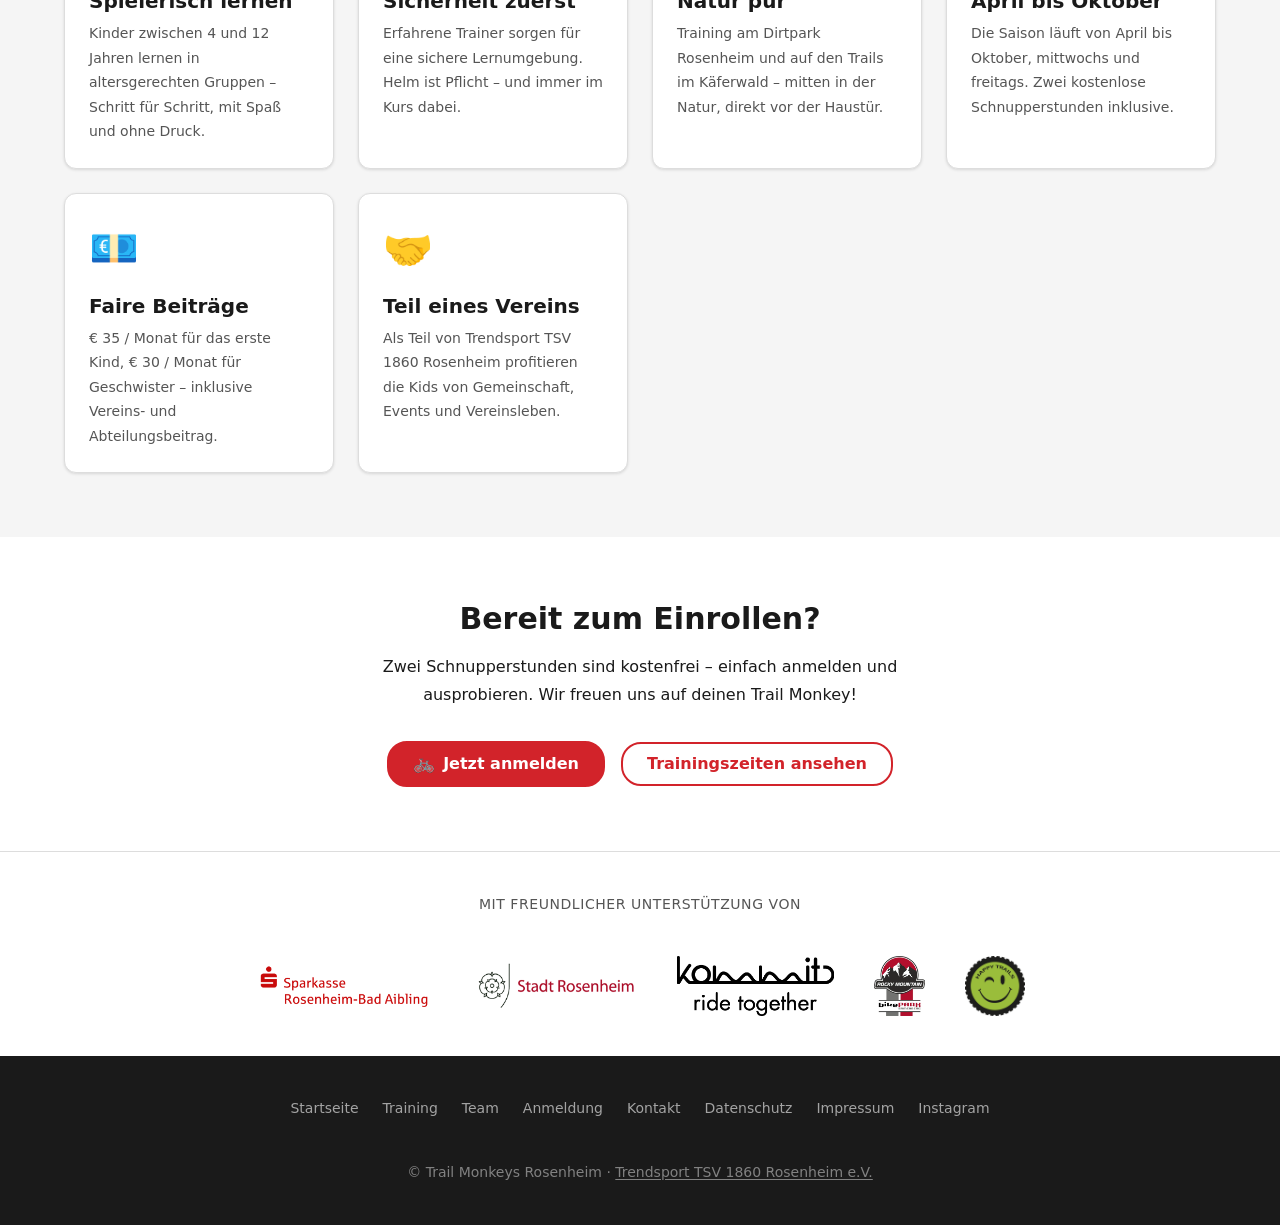
==== commit 9751db15: "Minor content updates to homepage and team page - index.html: remove specific trail name and trainer" ====
--- a/index.html
+++ b/index.html
@@ -147,8 +147,8 @@
           Die Trail Monkeys sind das Mountainbike-Trainingsprogramm von
           <strong>Trendsport TSV 1860 Rosenheim e.V.</strong> Wir bringen Kindern von
           <strong>4 bis 12 Jahren</strong> das Mountainbiken spielerisch und sicher bei –
-          auf dem Dirtpark Rosenheim und den Trails im Käferwald. Unsere erfahrenen Trainer
-          Jonas und Andy begleiten jedes Kind auf seinem eigenen Niveau.
+          auf dem Dirtpark Rosenheim und den umliegenden Trails. Unsere erfahrenen Trainer
+          begleiten jedes Kind auf seinem eigenen Niveau.
           Die Saison läuft von <strong>April bis Oktober</strong>.
         </p>
 
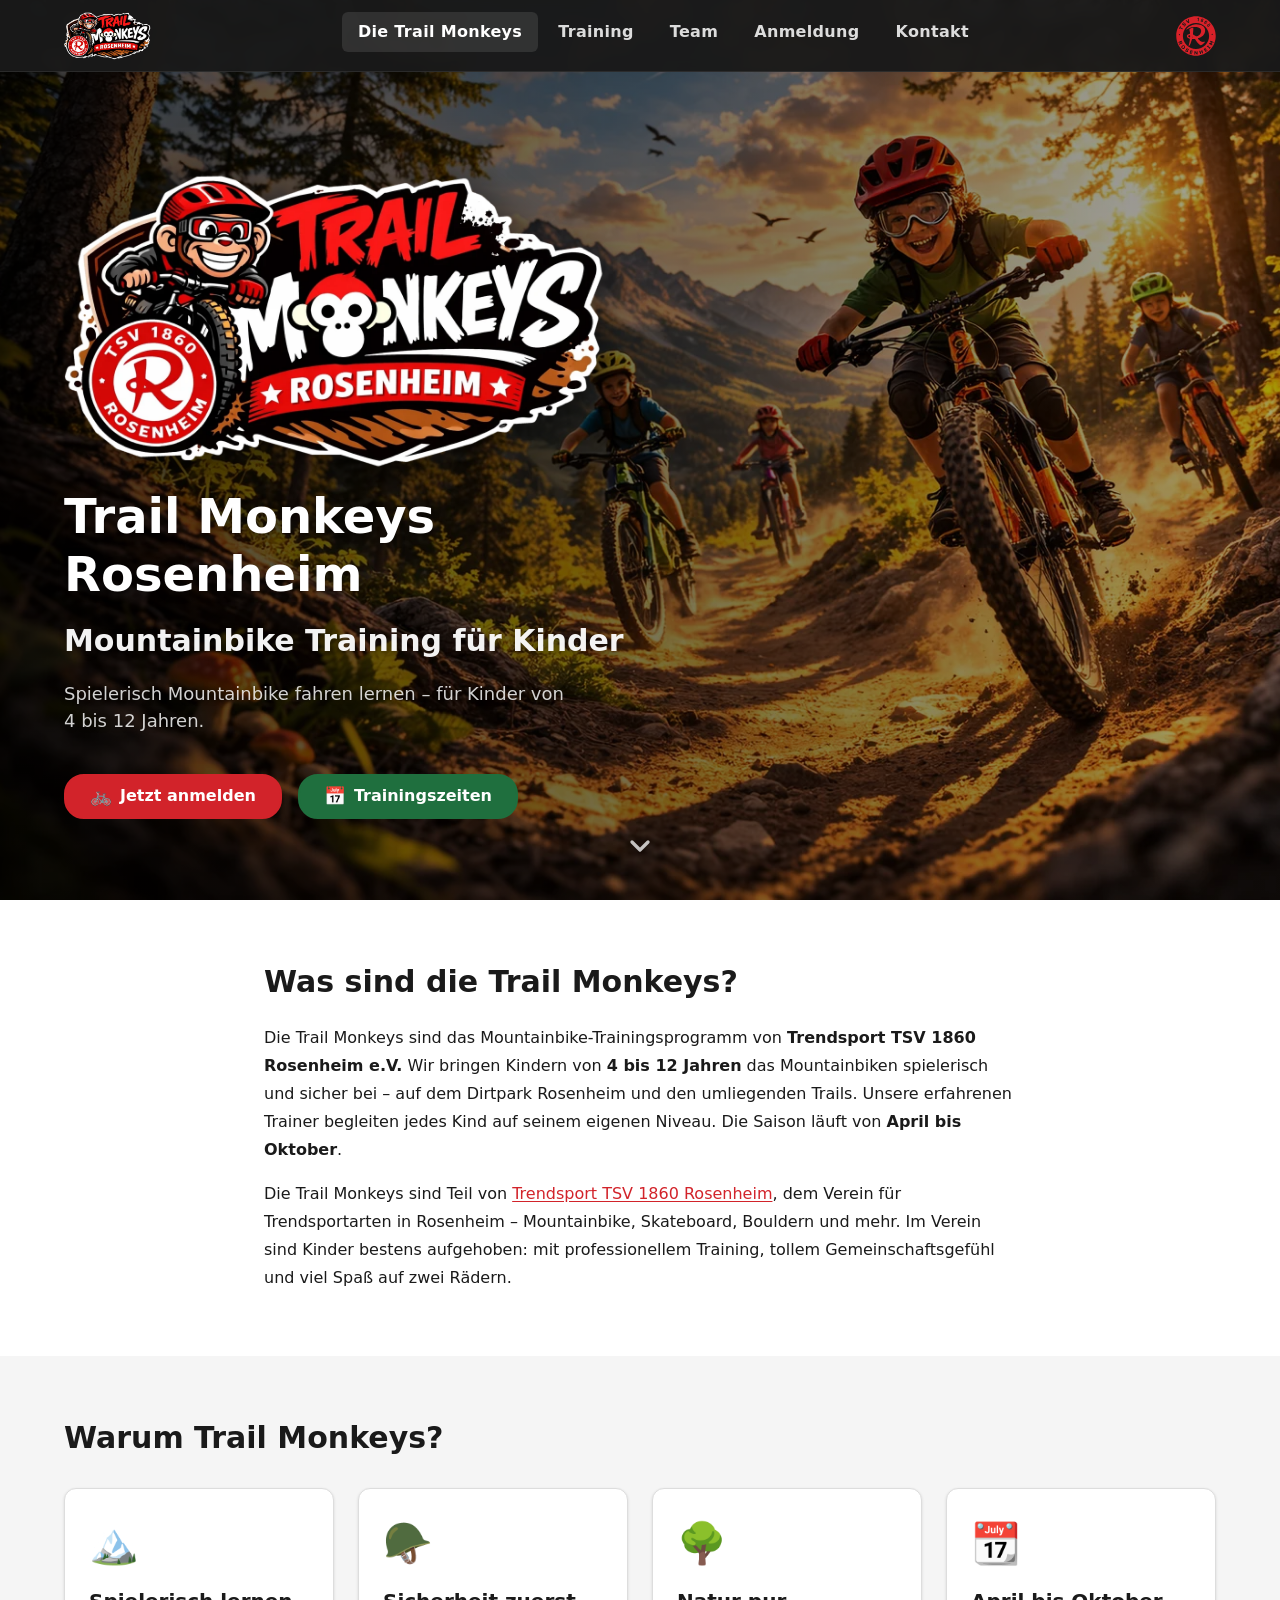
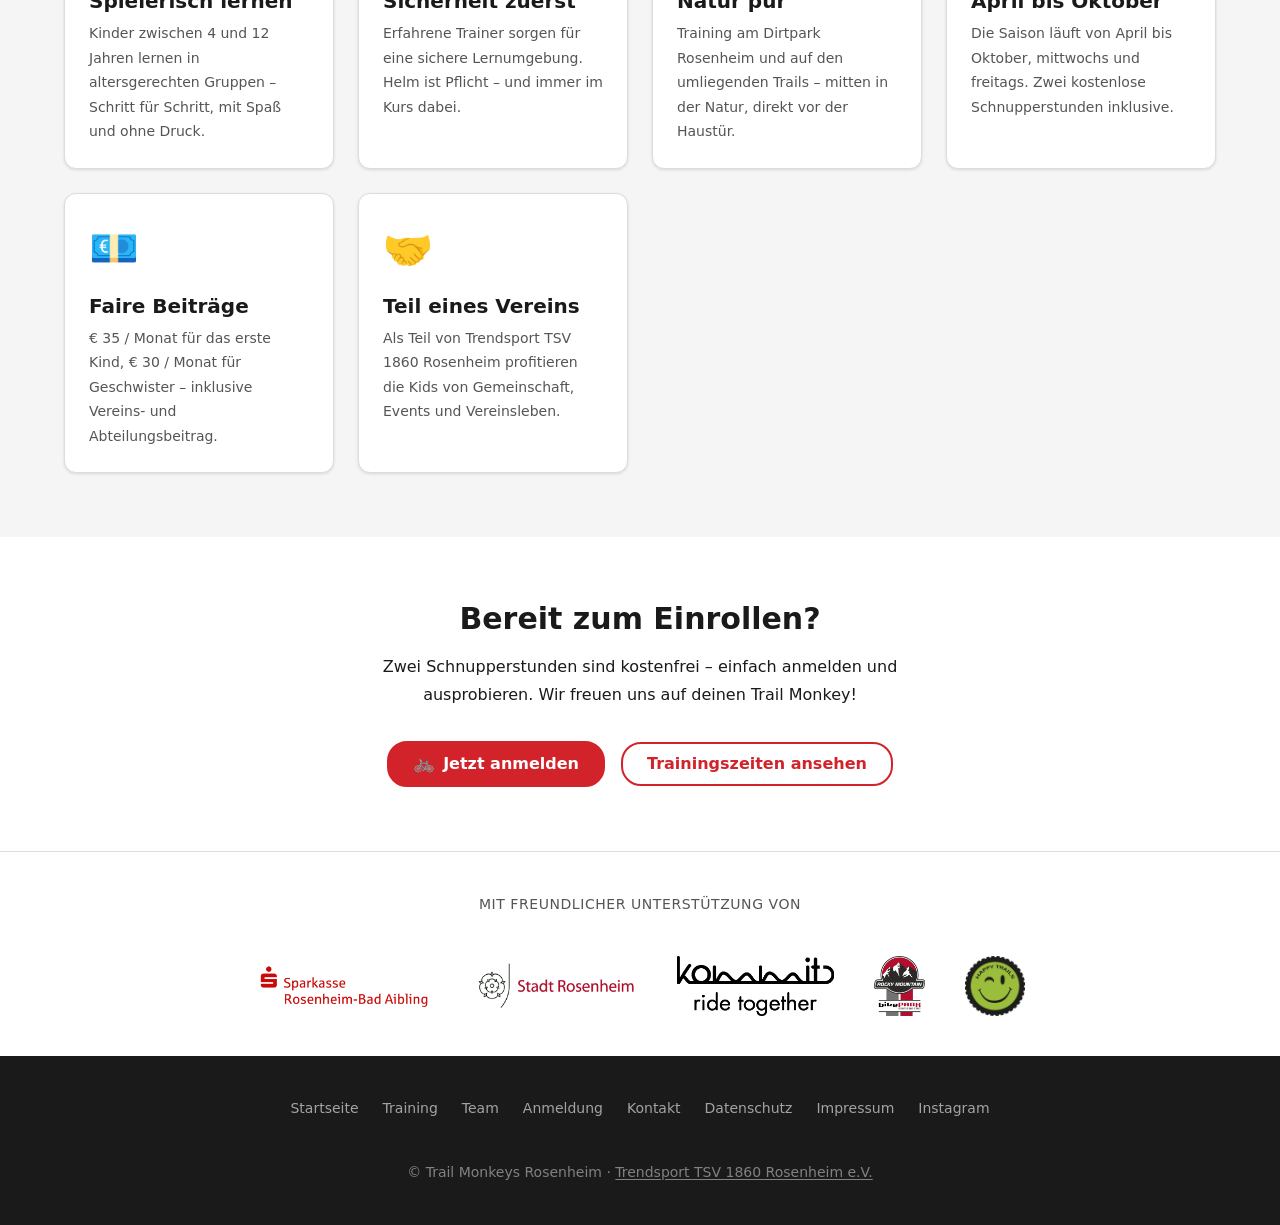
==== commit 49a30b8b: "Various content and asset updates - TSV logo: optimised/cleaned SVG (fill colour restored to red) - " ====
--- a/index.html
+++ b/index.html
@@ -182,7 +182,7 @@
           <article class="card">
             <div class="card-icon" aria-hidden="true">🌳</div>
             <h3>Natur pur</h3>
-            <p>Training am Dirtpark Rosenheim und auf den Trails im Käferwald – mitten in der Natur, direkt vor der Haustür.</p>
+            <p>Training am Dirtpark Rosenheim und auf den umliegenden Trails – mitten in der Natur, direkt vor der Haustür.</p>
           </article>
 
           <article class="card">
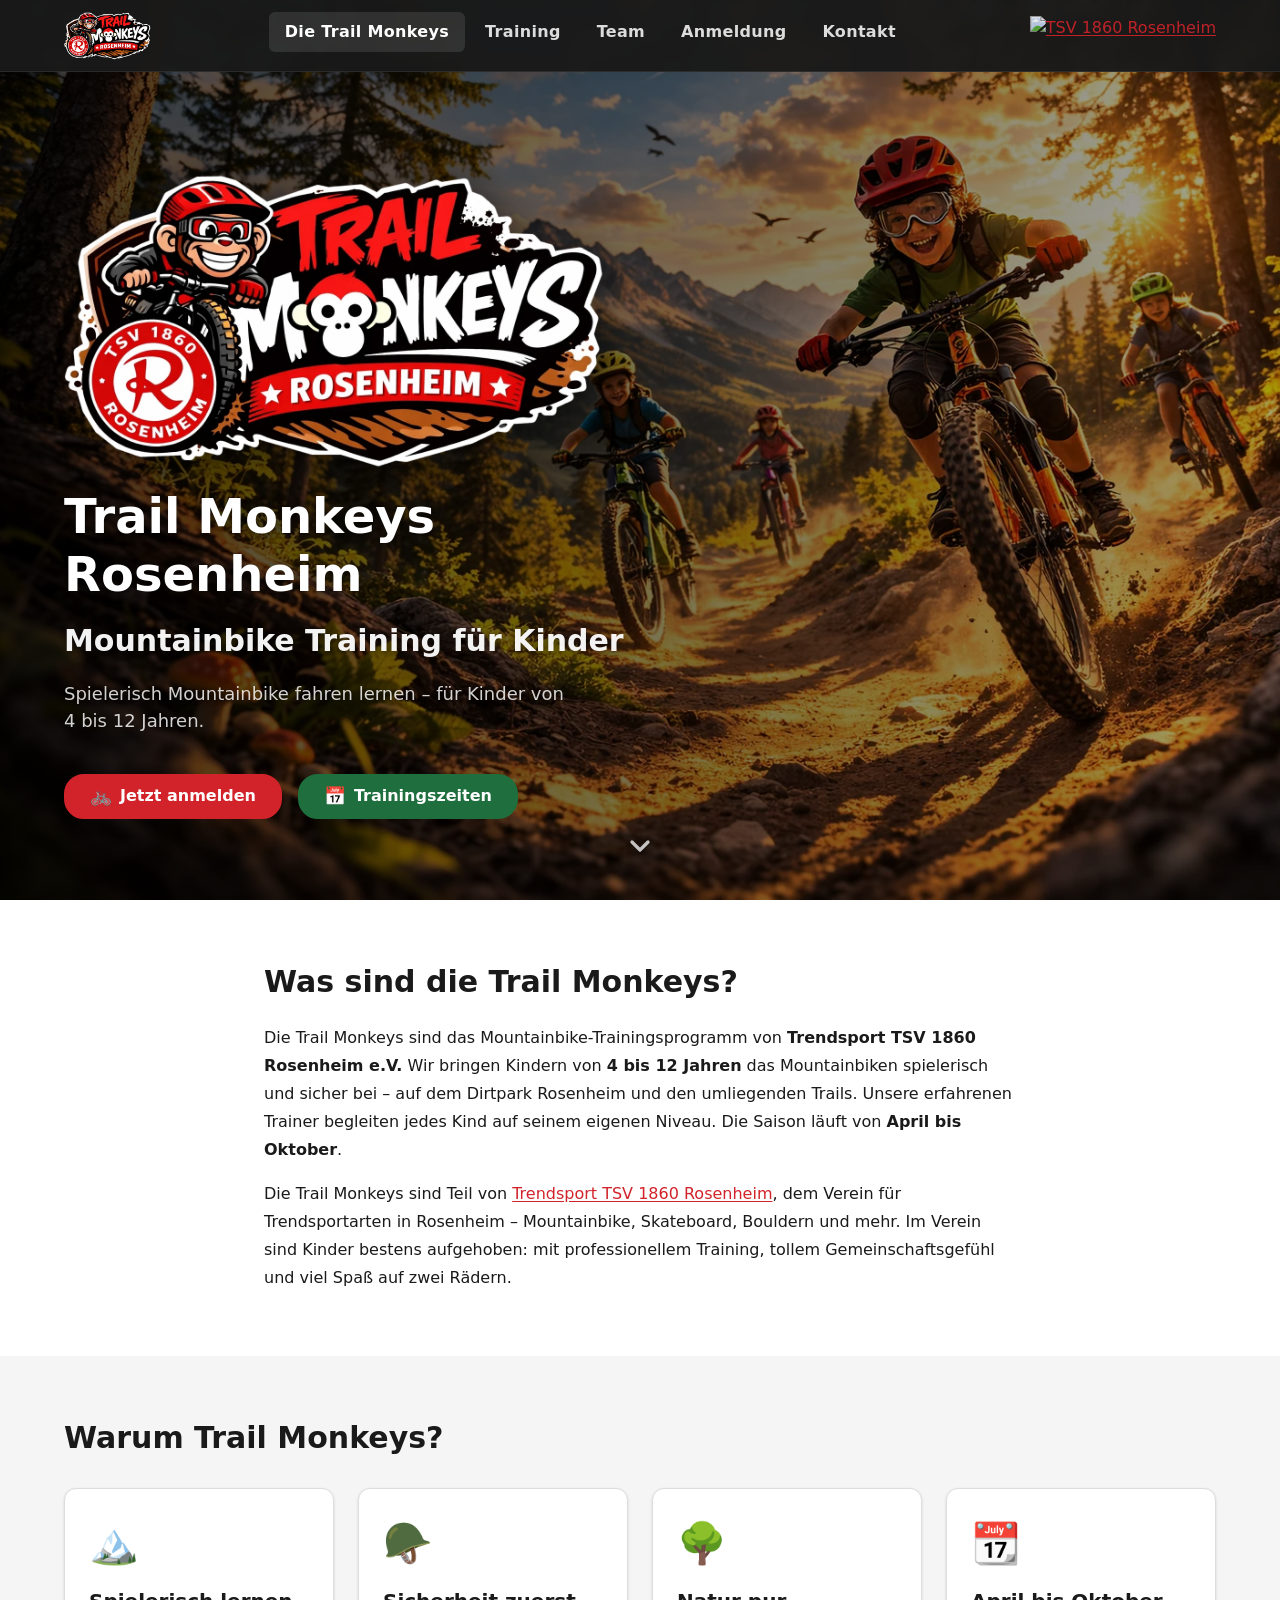
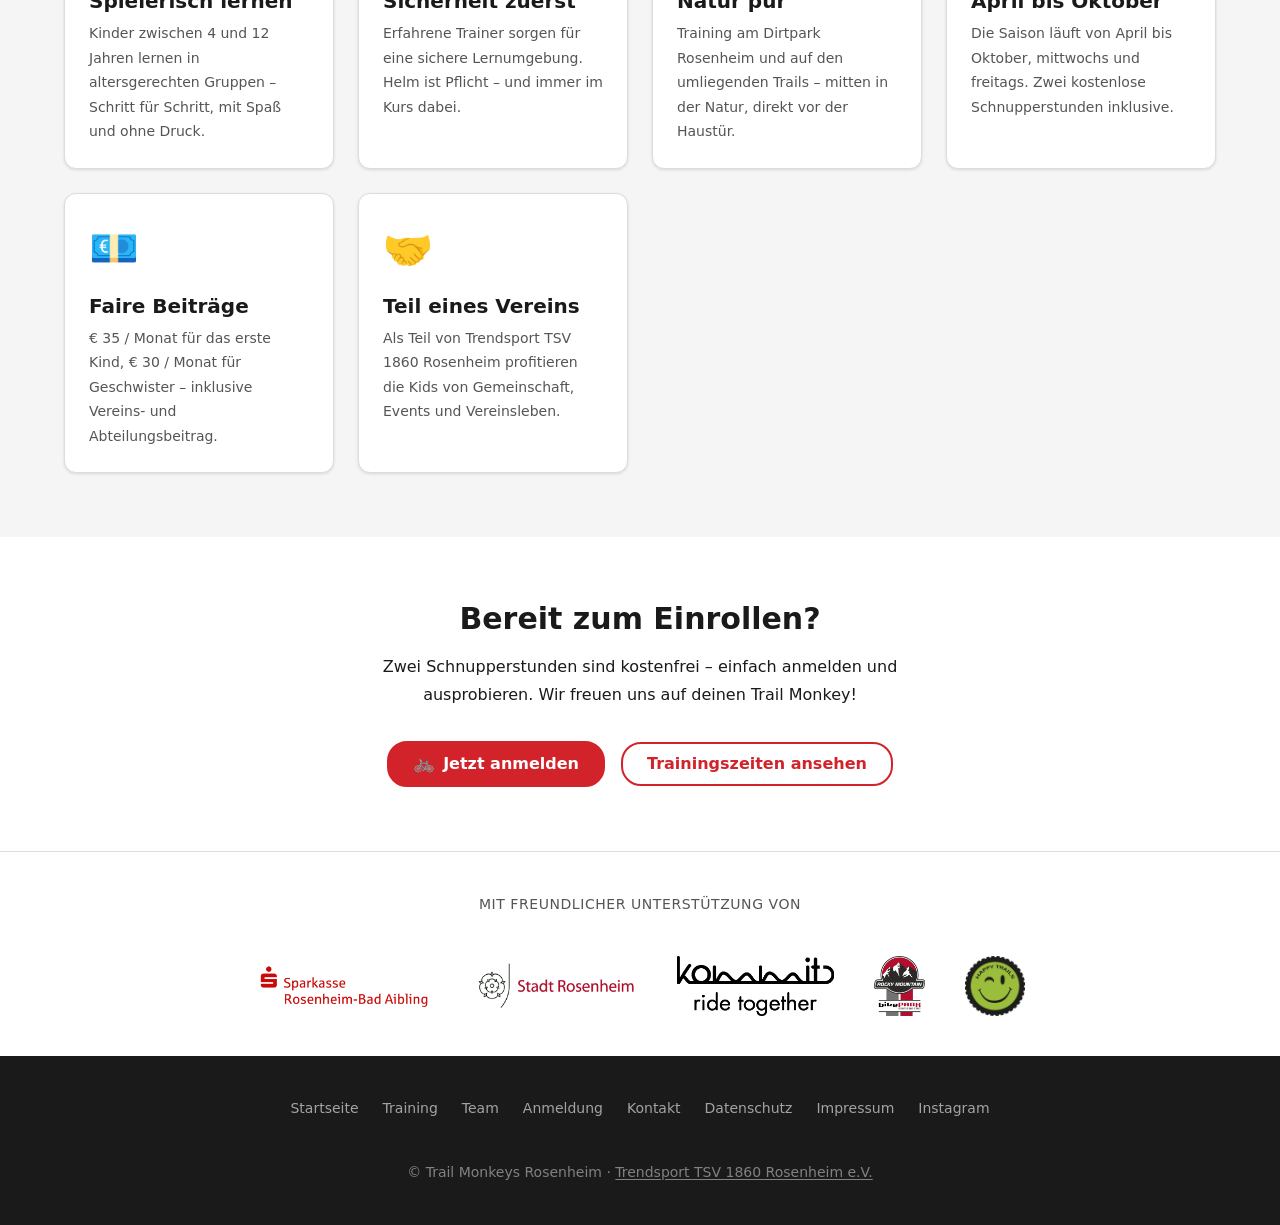
==== commit 6d58c2c7: "Switch TSV logo from SVG to PNG across all pages Co-Authored-By: Claude Sonnet 4.6 <noreply@anthropi" ====
--- a/index.html
+++ b/index.html
@@ -83,7 +83,7 @@
       <!-- TSV logo badge -->
       <a class="nav-tsv-badge" href="https://tsv1860rosenheim.de/" target="_blank" rel="noopener"
          aria-label="TSV 1860 Rosenheim e.V. (öffnet in neuem Tab)">
-        <img src="assets/img/TSV_1860_Rosenheim_Logo.svg" alt="TSV 1860 Rosenheim" height="40">
+        <img src="assets/img/TSV_1860_Rosenheim_Logo.png" alt="TSV 1860 Rosenheim" height="40">
       </a>
 
       <!-- Mobile hamburger button -->
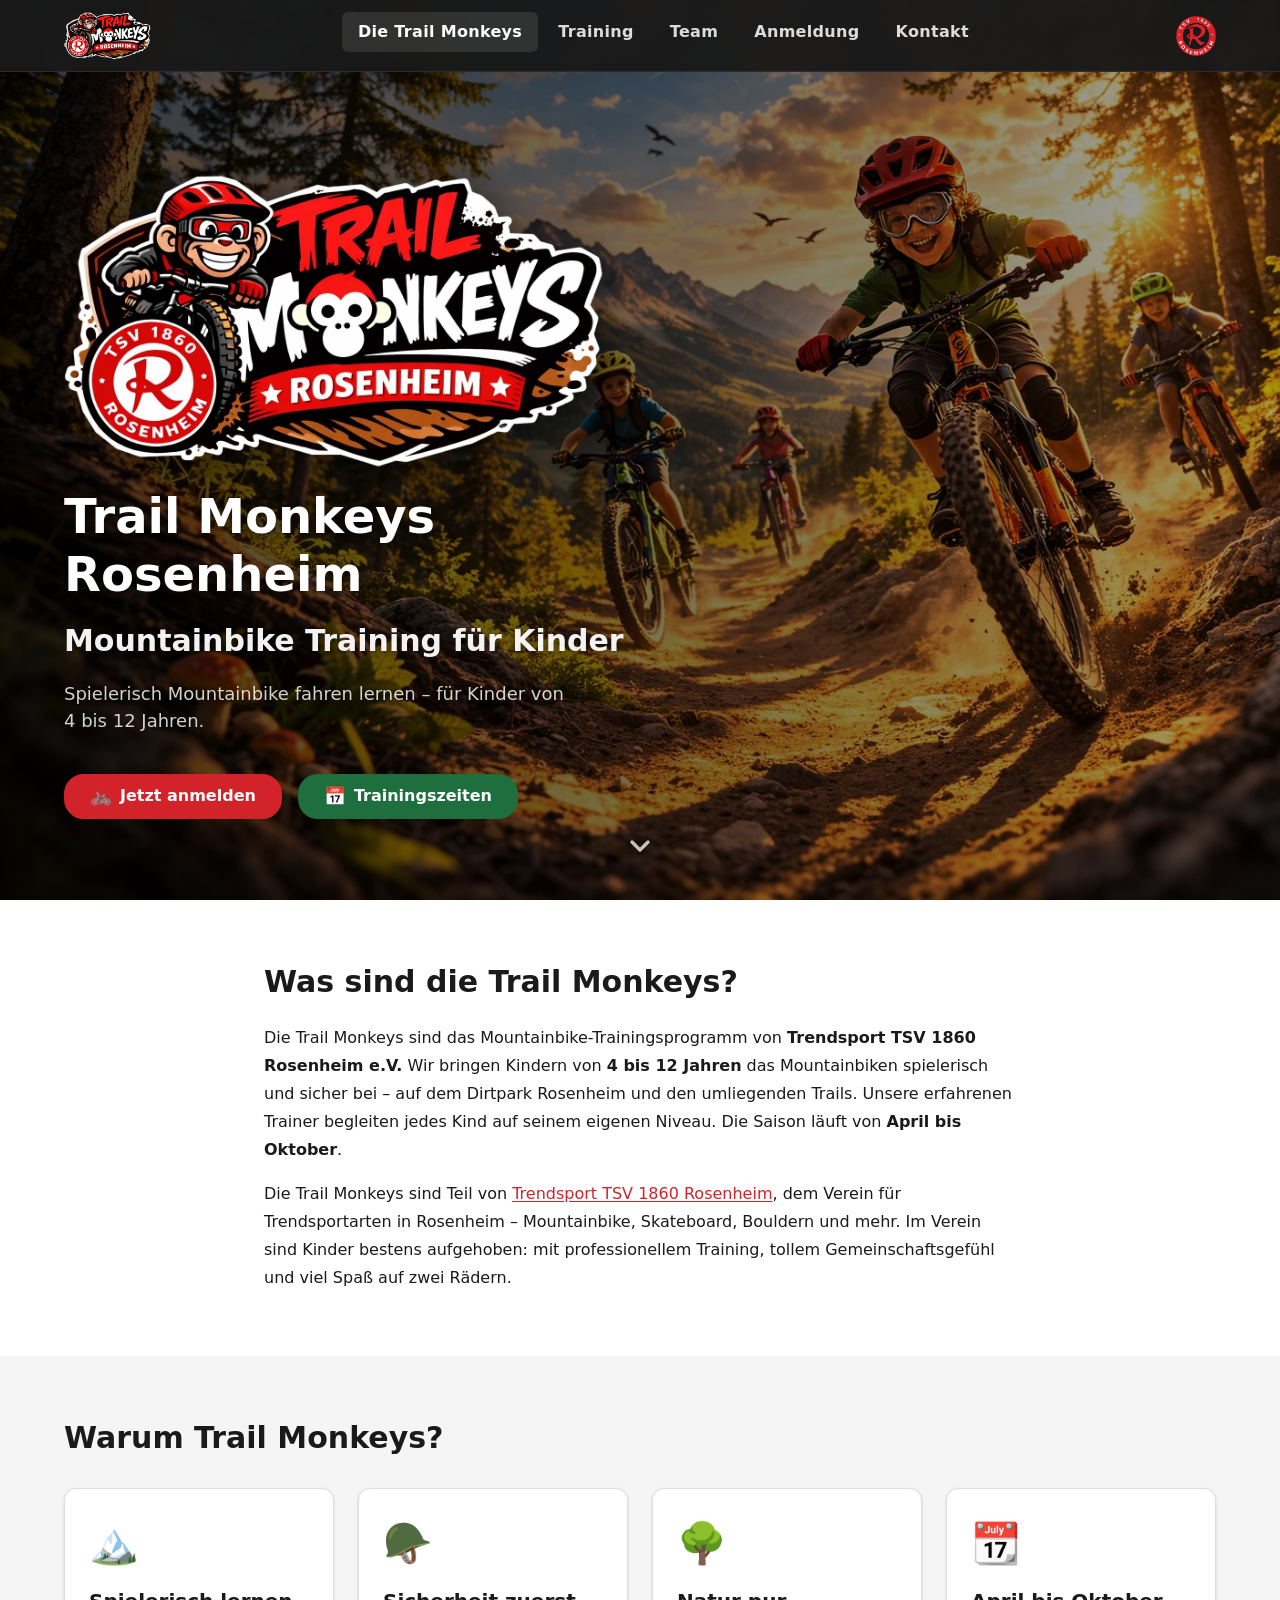
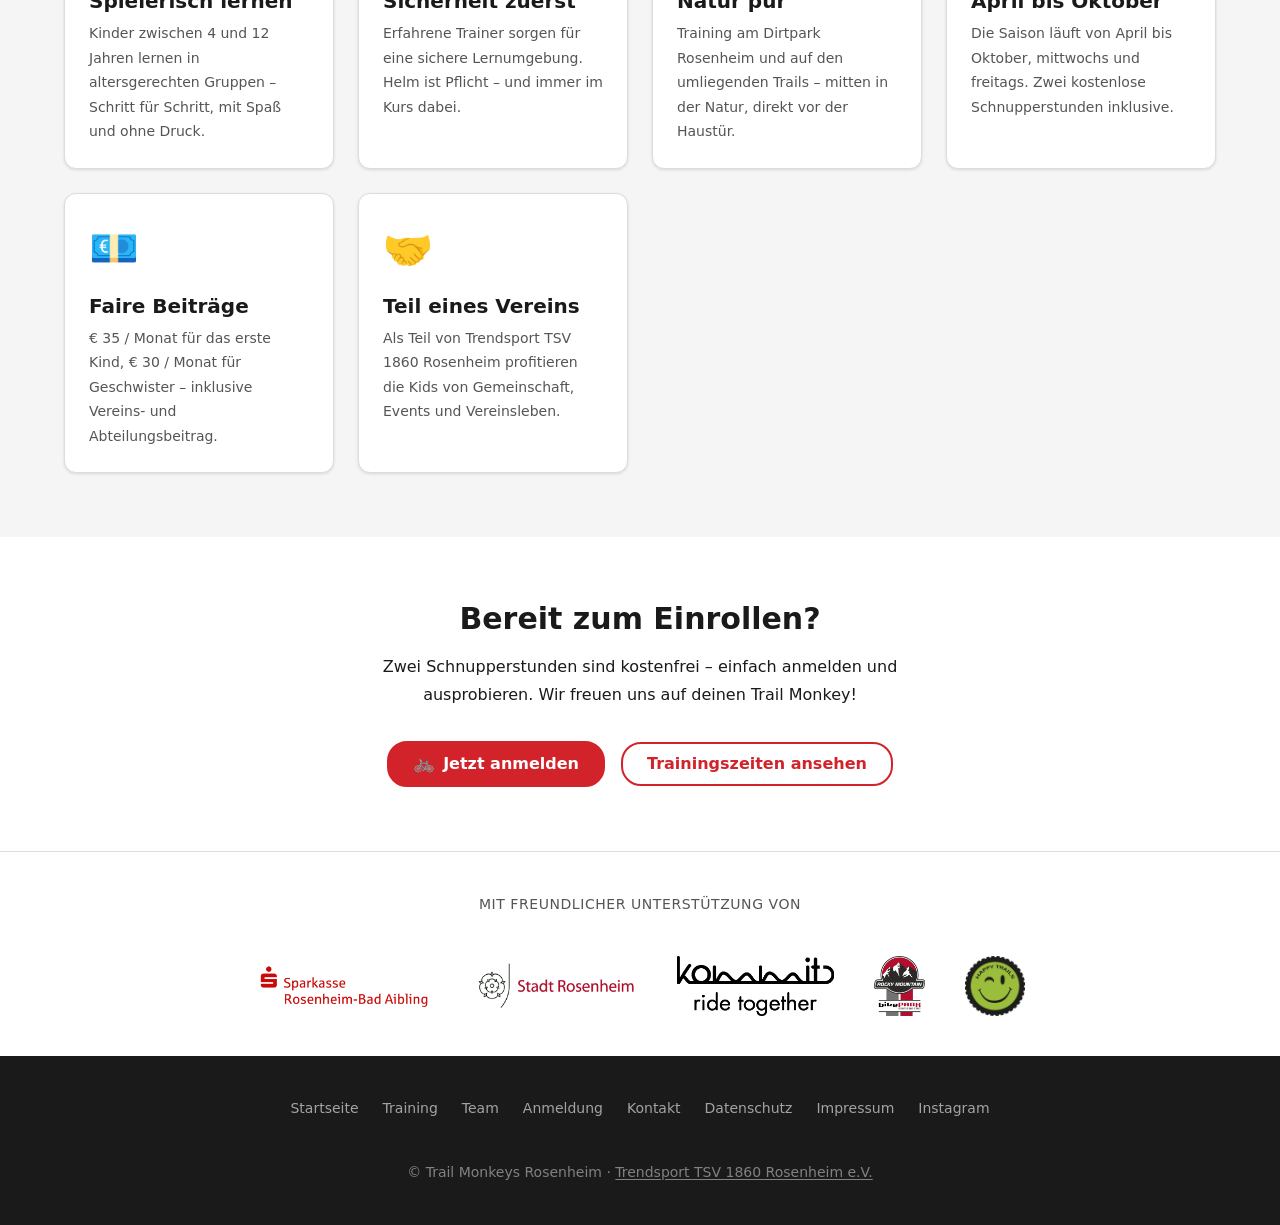
==== commit c789e99a: "Add favicon and social/search meta tags - favicon.ico (16/32/48px), favicon-32x32.png, favicon-16x16" ====
--- a/index.html
+++ b/index.html
@@ -12,6 +12,15 @@
   <meta property="og:title" content="Trail Monkeys Rosenheim – Mountainbike Training für Kinder">
   <meta property="og:description" content="Spielerisch Mountainbike fahren lernen – für Kinder von 4 bis 12 Jahren.">
   <meta property="og:locale" content="de_DE">
+  <meta property="og:image" content="https://trailmonkeys-rosenheim.de/assets/img/og-image.png">
+  <meta property="og:image:width" content="512">
+  <meta property="og:image:height" content="512">
+  <meta property="og:url" content="https://trailmonkeys-rosenheim.de/">
+
+  <!-- Favicons -->
+  <link rel="icon" href="favicon.ico" sizes="any">
+  <link rel="icon" href="assets/img/favicon-32x32.png" type="image/png">
+  <link rel="apple-touch-icon" href="assets/img/apple-touch-icon.png">
 
   <!-- Styles (loaded in dependency order) -->
   <link rel="stylesheet" href="assets/css/design-tokens.css">
@@ -27,7 +36,7 @@
     "name": "Trail Monkeys Rosenheim",
     "description": "Mountainbike Training für Kinder von 4 bis 12 Jahren in Rosenheim",
     "url": "https://trail-monkeys-rosenheim.de",
-    "logo": "assets/img/trail-monkeys-logo-transparent.webp",
+    "logo": "https://trailmonkeys-rosenheim.de/assets/img/og-image.png",
     "sameAs": ["https://www.instagram.com/trailmonkeys.rosenheim"],
     "parentOrganization": {
       "@type": "SportsOrganization",
